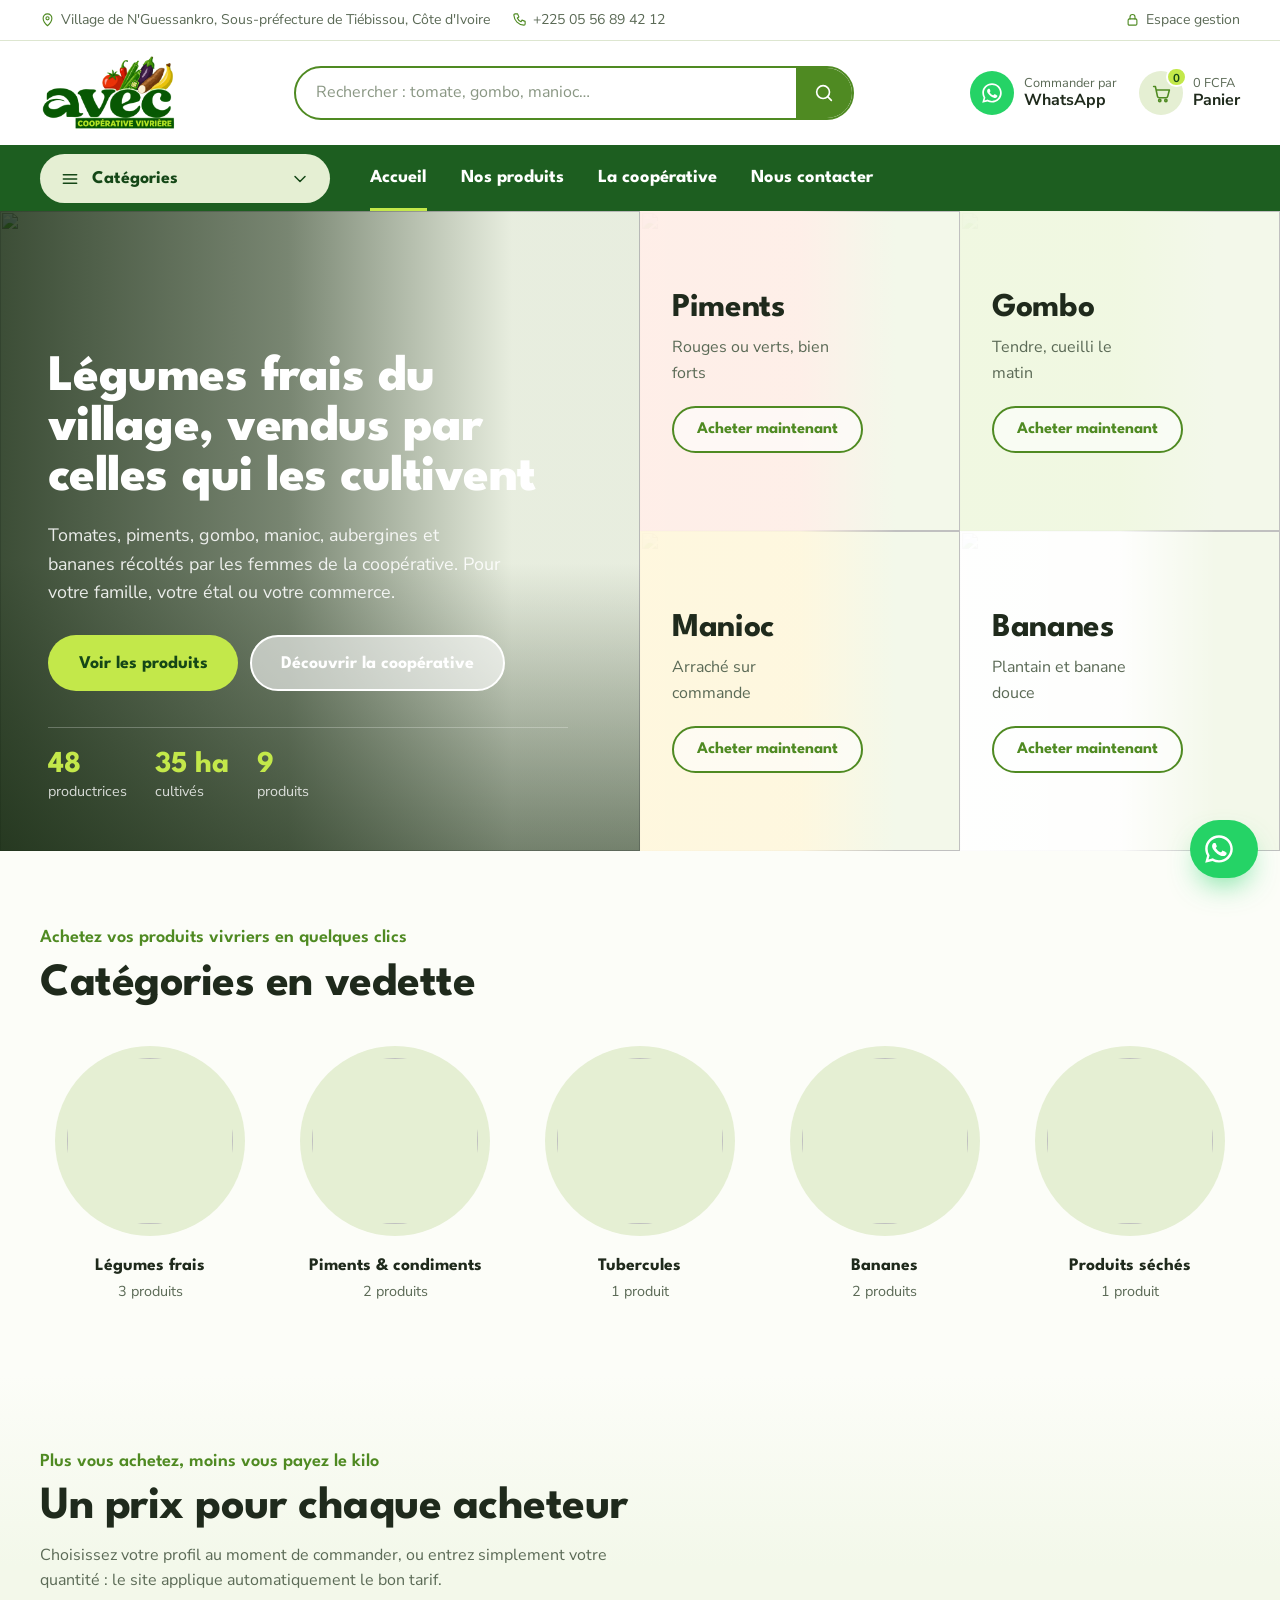
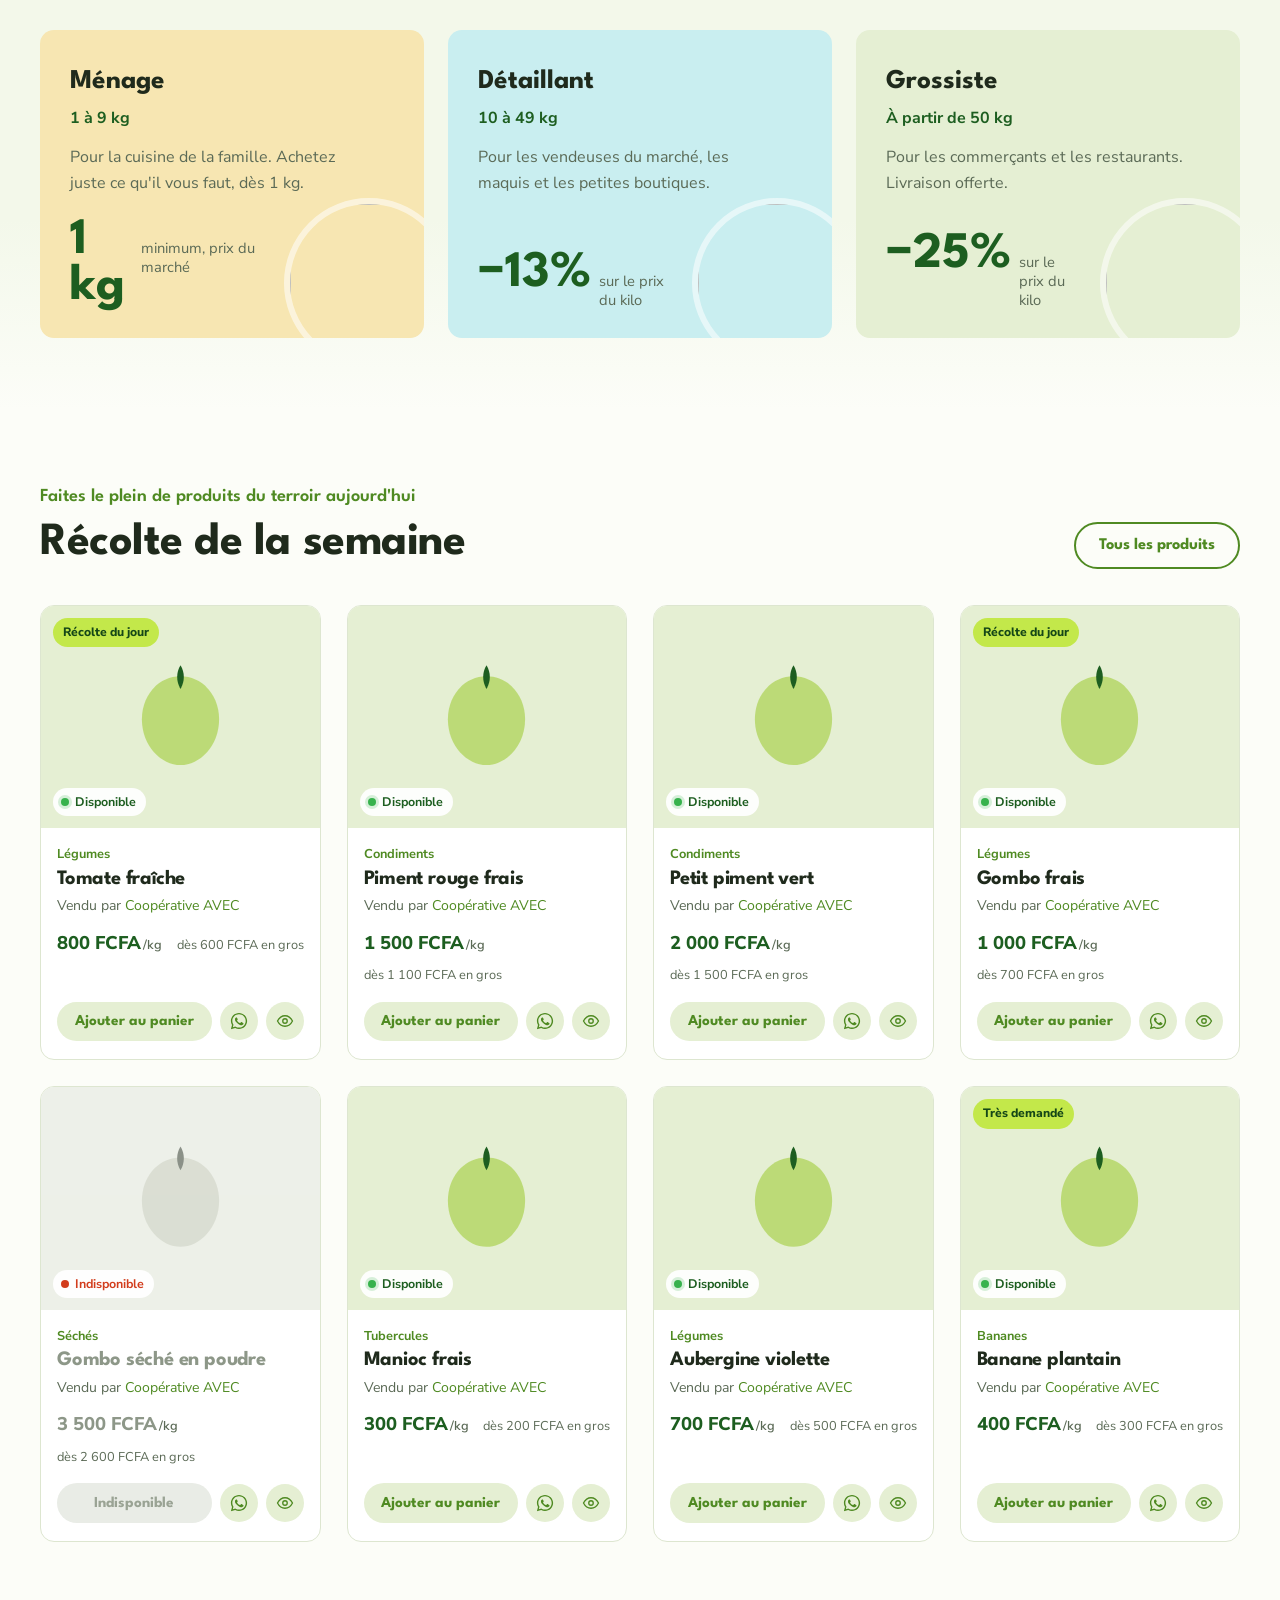
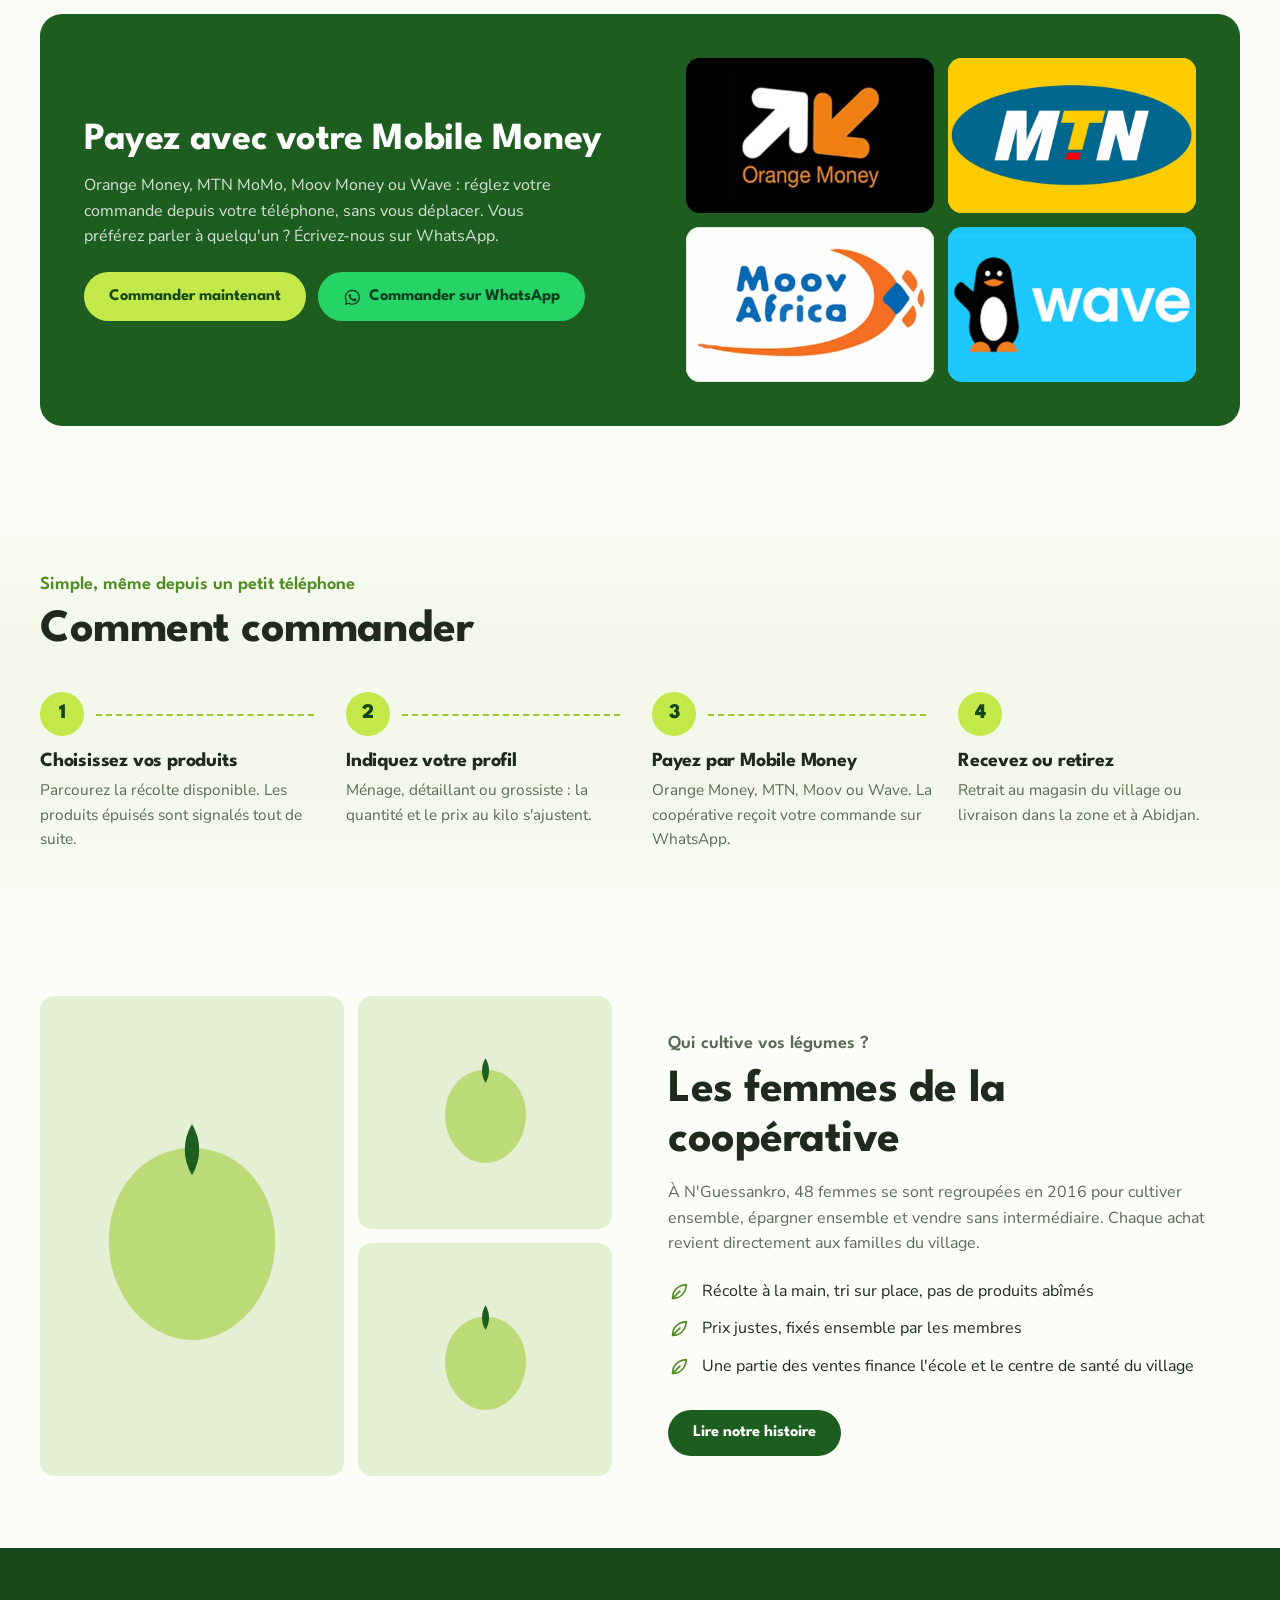
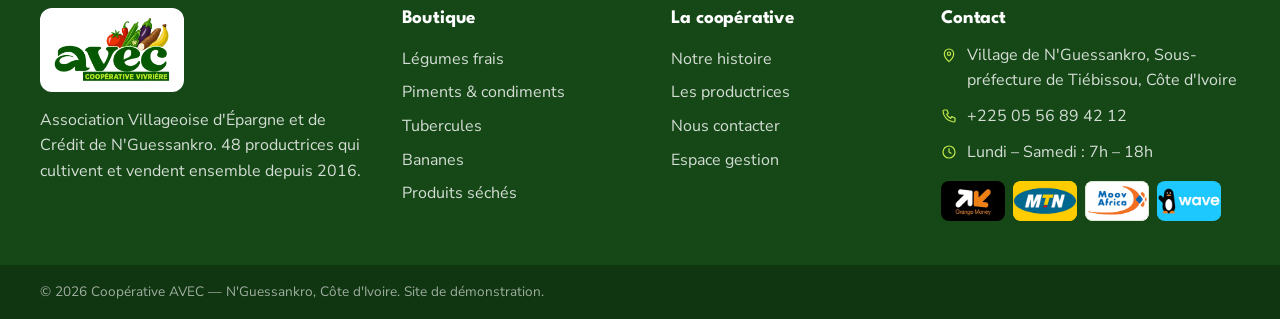
==== index.html @ 9dbce5bd "Site de vente de produits vivriers de la Coopérative AVEC Site statique (HTML, CSS, JS) : catalogue," ====
<!DOCTYPE html>
<html lang="fr">
<head>
  <meta charset="utf-8">
  <meta name="viewport" content="width=device-width, initial-scale=1">
  <title>Coopérative AVEC — Produits vivriers du village</title>
  <meta name="description" content="Tomates, piments, gombo, manioc, aubergines et bananes vendus directement par les productrices de la Coopérative AVEC. Commande en ligne, paiement Mobile Money.">
  <link rel="icon" href="assets/img/logo.png">
  <link rel="preconnect" href="https://fonts.googleapis.com">
  <link rel="preconnect" href="https://fonts.gstatic.com" crossorigin>
  <link href="https://fonts.googleapis.com/css2?family=League+Spartan:wght@500;600;700;800&family=Nunito+Sans:wght@400;600;700;800&display=swap" rel="stylesheet">
  <link rel="stylesheet" href="assets/css/style.css">
</head>
<body data-page="accueil">
  <header data-header></header>

  <main>
    <!-- ================= HERO ================= -->
    <section class="hero" aria-label="Présentation">
      <div class="tile tile--big">
        <div class="tile__bg" id="hero-bg"></div>
        <div class="tile__txt">
          <h1>Légumes frais du village, vendus par celles qui les cultivent</h1>
          <p id="hero-lead">Tomates, piments, gombo, manioc, aubergines et bananes récoltés par les femmes de la coopérative. Pour votre famille, votre étal ou votre commerce.</p>
          <div class="hero__cta">
            <a class="btn btn--lime btn--lg" href="produits.html">Voir les produits</a>
            <a class="btn btn--outline btn--lg" href="a-propos.html">Découvrir la coopérative</a>
          </div>
          <div class="hero__stats" id="hero-stats"></div>
        </div>
      </div>
      <div class="hero__grid" id="hero-tiles"></div>
    </section>

    <!-- ================= CATÉGORIES ================= -->
    <section class="section">
      <div class="wrap">
        <div class="head">
          <div>
            <p class="head__kicker">Achetez vos produits vivriers en quelques clics</p>
            <h2 class="head__title">Catégories en vedette</h2>
          </div>
        </div>
        <div class="cats" id="cats"></div>
      </div>
    </section>

    <!-- ================= TYPES DE CLIENTS ================= -->
    <section class="section section--tint">
      <div class="wrap">
        <div class="head">
          <div>
            <p class="head__kicker">Plus vous achetez, moins vous payez le kilo</p>
            <h2 class="head__title">Un prix pour chaque acheteur</h2>
            <p class="head__lead">Choisissez votre profil au moment de commander, ou entrez simplement votre quantité : le site applique automatiquement le bon tarif.</p>
          </div>
        </div>
        <div class="tiers" id="tiers"></div>
      </div>
    </section>

    <!-- ================= PRODUITS ================= -->
    <section class="section">
      <div class="wrap">
        <div class="head">
          <div>
            <p class="head__kicker">Faites le plein de produits du terroir aujourd'hui</p>
            <h2 class="head__title">Récolte de la semaine</h2>
          </div>
          <a class="btn btn--outline" href="produits.html">Tous les produits</a>
        </div>
        <div class="grid" id="produits"></div>
      </div>
    </section>

    <!-- ================= PAIEMENT ================= -->
    <section class="section" style="padding-top:0">
      <div class="wrap">
        <div class="paystrip">
          <div>
            <h2>Payez avec votre Mobile Money</h2>
            <p>Orange Money, MTN MoMo, Moov Money ou Wave : réglez votre commande depuis votre téléphone, sans vous déplacer. Vous préférez parler à quelqu'un ? Écrivez-nous sur WhatsApp.</p>
            <div style="margin-top:22px; display:flex; gap:12px; flex-wrap:wrap">
              <a class="btn btn--lime" href="produits.html">Commander maintenant</a>
              <a class="btn btn--wa" id="wa-strip" target="_blank" rel="noopener"></a>
            </div>
          </div>
          <div class="paystrip__logos" id="logos"></div>
        </div>
      </div>
    </section>

    <!-- ================= ÉTAPES ================= -->
    <section class="section section--tint">
      <div class="wrap">
        <div class="head">
          <div>
            <p class="head__kicker">Simple, même depuis un petit téléphone</p>
            <h2 class="head__title">Comment commander</h2>
          </div>
        </div>
        <ol class="steps">
          <li><h3>Choisissez vos produits</h3><p>Parcourez la récolte disponible. Les produits épuisés sont signalés tout de suite.</p></li>
          <li><h3>Indiquez votre profil</h3><p>Ménage, détaillant ou grossiste : la quantité et le prix au kilo s'ajustent.</p></li>
          <li><h3>Payez par Mobile Money</h3><p>Orange Money, MTN, Moov ou Wave. La coopérative reçoit votre commande sur WhatsApp.</p></li>
          <li><h3>Recevez ou retirez</h3><p>Retrait au magasin du village ou livraison dans la zone et à Abidjan.</p></li>
        </ol>
      </div>
    </section>

    <!-- ================= COOPÉRATIVE ================= -->
    <section class="section">
      <div class="wrap coop">
        <div class="coop__photos" id="coop-photos"></div>
        <div class="coop__txt">
          <p class="head__kicker">Qui cultive vos légumes ?</p>
          <h2 class="head__title" id="coop-title">Les femmes de la coopérative</h2>
          <p id="coop-lead"></p>
          <ul class="coop__list" id="coop-list"></ul>
          <a class="btn btn--primary" href="a-propos.html">Lire notre histoire</a>
        </div>
      </div>
    </section>
  </main>

  <footer data-footer></footer>

  <script src="assets/js/config.js"></script>
  <script src="assets/js/data.js"></script>
  <script src="assets/js/app.js"></script>
  <script>
    (function () {
      var A = window.AVEC, C = A.C, U = window.AVEC_UNSPLASH;

      document.getElementById("hero-bg").innerHTML =
        '<img src="' + U("1734255026082-82fdc81991f0", 1600) + '" alt="" fetchpriority="high">';

      document.getElementById("hero-stats").innerHTML =
        '<div><b>' + C.membres + '</b>productrices</div>' +
        '<div><b>' + C.hectares + ' ha</b>cultivés</div>' +
        '<div><b>' + window.AVEC_PRODUITS.length + '</b>produits</div>';

      var tuiles = [
        { titre: "Piments", texte: "Rouges ou verts, bien forts", cat: "condiments", photo: "1776722203818-bff2665eba64", ton: "rose" },
        { titre: "Gombo", texte: "Tendre, cueilli le matin", cat: "legumes", photo: "1558408525-1092038389ae", ton: "seve" },
        { titre: "Manioc", texte: "Arraché sur commande", cat: "tubercules", photo: "1757283961570-682154747d9c", ton: "mais" },
        { titre: "Bananes", texte: "Plantain et banane douce", cat: "bananes", photo: "1617631716600-6a454b430367", ton: "light" }
      ];
      document.getElementById("hero-tiles").innerHTML = tuiles.map(function (t) {
        return '<div class="tile tile--' + t.ton + '">' +
          '<div class="tile__bg"><img src="' + U(t.photo, 900) + '" alt=""></div>' +
          '<div class="tile__txt"><h2>' + t.titre + '</h2><p>' + t.texte + '</p>' +
          '<a class="btn btn--outline" href="produits.html?categorie=' + t.cat + '">Acheter maintenant</a></div></div>';
      }).join("");

      document.getElementById("cats").innerHTML = window.AVEC_CATEGORIES.map(function (c) {
        var n = window.AVEC_PRODUITS.filter(function (p) { return p.categorie === c.id; }).length;
        return '<a class="cat" href="produits.html?categorie=' + c.id + '">' +
          '<div class="cat__disc"><img src="' + c.photo + '" alt="" loading="lazy"></div>' +
          '<div class="cat__name">' + A.esc(c.nom) + '</div>' +
          '<div class="cat__meta">' + n + ' produit' + (n > 1 ? "s" : "") + '</div></a>';
      }).join("");

      var tomate = A.produit("tomate");
      var infosTiers = {
        menage: { txt: "Pour la cuisine de la famille. Achetez juste ce qu'il vous faut, dès 1 kg.", photo: "1582284540020-8acbe03f4924" },
        detaillant: { txt: "Pour les vendeuses du marché, les maquis et les petites boutiques.", photo: "1776722203818-bff2665eba64" },
        grossiste: { txt: "Pour les commerçants et les restaurants. Livraison offerte.", photo: "1757281096972-10fd02b0f5ea" }
      };
      document.getElementById("tiers").innerHTML = A.TYPES.map(function (t) {
        var r = A.remise(tomate, t.id);
        return '<div class="tier tier--' + t.id + '">' +
          '<div class="tier__who">' + t.nom + '</div>' +
          '<div class="tier__range">' + A.plage(t.id) + '</div>' +
          '<p class="tier__txt">' + infosTiers[t.id].txt + '</p>' +
          '<div class="tier__deal">' + (r > 0 ? '<b>−' + r + '%</b><span>sur le prix du kilo</span>' : '<b>1 kg</b><span>minimum, prix du marché</span>') + '</div>' +
          '<img src="' + U(infosTiers[t.id].photo, 400) + '" alt="" loading="lazy"></div>';
      }).join("");

      function rendreProduits() {
        document.getElementById("produits").innerHTML = window.AVEC_PRODUITS.slice(0, 8).map(A.carteProduit).join("");
      }
      rendreProduits();
      document.addEventListener("avec:dispo", rendreProduits);

      document.getElementById("logos").innerHTML = A.logosPaiement();
      var waStrip = document.getElementById("wa-strip");
      waStrip.href = A.lienWhatsApp("Bonjour " + C.nom + ", je voudrais passer une commande.");
      waStrip.innerHTML = A.I.wa + " Commander sur WhatsApp";

      var F = window.AVEC_FEMMES;
      document.getElementById("coop-photos").innerHTML = [0, 2, 1].map(function (i) {
        return A.img(F[i].photoLocale, "femmes", F[i].photo, F[i].role);
      }).join("");
      document.getElementById("coop-lead").textContent =
        "À " + C.village + ", " + C.membres + " femmes se sont regroupées en " + C.creation +
        " pour cultiver ensemble, épargner ensemble et vendre sans intermédiaire. Chaque achat revient directement aux familles du village.";
      document.getElementById("coop-list").innerHTML = [
        "Récolte à la main, tri sur place, pas de produits abîmés",
        "Prix justes, fixés ensemble par les membres",
        "Une partie des ventes finance l'école et le centre de santé du village"
      ].map(function (t) { return "<li>" + A.I.leaf + "<span>" + t + "</span></li>"; }).join("");
    })();
  </script>
</body>
</html>
---- assets/css/style.css ----
/* =========================================================================
   COOPÉRATIVE AVEC — feuille de style
   ========================================================================= */
:root {
  --foret: #1d5e20;
  --foret-fonce: #154717;
  --feuille: #4f8a22;
  --pousse: #9bcb2d;
  --pousse-vif: #c3e84a;
  --seve: #e5efd3;
  --seve-clair: #f3f8ea;
  --fond: #fcfdf8;
  --blanc: #ffffff;
  --encre: #1f2a1c;
  --gris: #5b6a56;
  --ligne: #dde6d0;
  --tomate: #d23d1d;
  --tomate-clair: #fde8e1;
  --mais: #f7e6b2;
  --manioc: #efe0cc;
  --lagune: #c9eef0;

  --titre: "League Spartan", "Trebuchet MS", system-ui, sans-serif;
  --texte: "Nunito Sans", "Segoe UI", system-ui, sans-serif;

  --r-sm: 8px;
  --r-md: 14px;
  --r-lg: 22px;
  --ombre: 0 18px 40px -24px rgba(29, 94, 32, .35);
  --wrap: 1240px;
}

*, *::before, *::after { box-sizing: border-box; }
html { scroll-behavior: smooth; scroll-padding-top: calc(var(--entete-h, 166px) + 12px); }
body {
  margin: 0;
  font-family: var(--texte);
  font-size: 16px;
  line-height: 1.6;
  color: var(--encre);
  background: var(--fond);
  -webkit-font-smoothing: antialiased;
}
img { max-width: 100%; display: block; }
a { color: inherit; }
button, input, select, textarea { font: inherit; color: inherit; }
h1, h2, h3, h4 { font-family: var(--titre); line-height: 1.1; margin: 0; letter-spacing: -.01em; }
p { margin: 0; }
svg { width: 1em; height: 1em; fill: none; stroke: currentColor; stroke-width: 1.8; stroke-linecap: round; stroke-linejoin: round; flex: none; }
.ico-wa { stroke: none; }

.sr-only { position: absolute; width: 1px; height: 1px; padding: 0; margin: -1px; overflow: hidden; clip: rect(0 0 0 0); white-space: nowrap; border: 0; }
:focus-visible { outline: 3px solid var(--pousse); outline-offset: 2px; border-radius: 6px; }

.wrap { width: 100%; max-width: var(--wrap); margin-inline: auto; padding-inline: 20px; }
.section { padding-block: 72px; }
.section--tint { background: linear-gradient(180deg, var(--fond) 0%, var(--seve-clair) 30%, var(--seve-clair) 70%, var(--fond) 100%); }

.head { display: flex; align-items: flex-end; justify-content: space-between; gap: 24px; margin-bottom: 36px; flex-wrap: wrap; }
.head__kicker { font-family: var(--titre); font-weight: 600; color: var(--feuille); font-size: 1.15rem; margin-bottom: 6px; }
.head__title { font-size: clamp(2rem, 3.6vw, 2.9rem); font-weight: 700; }
.head__lead { color: var(--gris); max-width: 60ch; margin-top: 10px; }

/* ---------- Boutons ---------- */
.btn {
  display: inline-flex; align-items: center; justify-content: center; gap: .5em;
  font-family: var(--titre); font-weight: 700; font-size: 1.02rem; line-height: 1;
  padding: .85em 1.4em .75em; border-radius: 999px; border: 2px solid transparent;
  text-decoration: none; cursor: pointer; transition: background-color .2s, color .2s, border-color .2s, transform .15s;
  white-space: nowrap;
}
.btn:active { transform: translateY(1px); }
.btn svg { font-size: 1.15em; }
.btn--primary { background: var(--foret); color: #fff; }
.btn--primary:hover { background: var(--foret-fonce); }
.btn--lime { background: var(--pousse-vif); color: var(--foret-fonce); }
.btn--lime:hover { background: var(--pousse); }
.btn--outline { border-color: var(--feuille); color: var(--feuille); background: transparent; }
.btn--outline:hover { background: var(--feuille); color: #fff; }
.btn--soft { background: var(--seve); color: var(--feuille); }
.btn--soft:hover { background: var(--feuille); color: #fff; }
.btn--wa { background: #25d366; color: #0b3d1e; }
.btn--wa:hover { background: #1fb959; }
.btn--ghost { background: transparent; color: var(--gris); padding-inline: .6em; }
.btn--ghost:hover { color: var(--tomate); }
.btn--block { width: 100%; }
.btn--lg { font-size: 1.12rem; padding: 1em 1.6em .9em; }
.btn[disabled] { background: #e9ece6; color: #9aa394; cursor: not-allowed; border-color: transparent; }

.iconbtn {
  width: 38px; height: 38px; border-radius: 50%; display: grid; place-items: center;
  background: var(--seve); color: var(--feuille); text-decoration: none; flex: none; border: 0; cursor: pointer;
  transition: background-color .2s, color .2s;
}
.iconbtn svg { font-size: 18px; }
.iconbtn:hover { background: var(--feuille); color: #fff; }

/* ---------- En-tête fixe ---------- */
header[data-header] { position: sticky; top: calc(-1 * var(--topbar-h, 41px)); z-index: 60; background: var(--blanc); }
header[data-header].is-compact { box-shadow: 0 10px 30px -18px rgba(20, 50, 15, .45); }
header[data-header].is-compact .masthead__in { min-height: 72px; }
header[data-header].is-compact .brand img { height: 54px; }
header[data-header].is-compact .navbar__in { min-height: 52px; }
header[data-header].is-compact .navbar__links a { padding-block: 13px 11px; font-size: 1.08rem; }
header[data-header].is-compact .catmenu__btn { padding-block: 8px 6px; }

/* ---------- Topbar ---------- */
.topbar { border-bottom: 1px solid var(--ligne); font-size: .88rem; color: var(--gris); background: var(--blanc); }
.topbar__in { display: flex; align-items: center; gap: 22px; min-height: 40px; flex-wrap: wrap; }
.topbar__item { display: inline-flex; align-items: center; gap: 6px; text-decoration: none; }
.topbar__item svg { font-size: 15px; color: var(--feuille); }
a.topbar__item:hover, .topbar__item a:hover { color: var(--foret); }
.topbar__item a { text-decoration: none; }
.topbar__spacer { flex: 1; }

/* ---------- Masthead ---------- */
.masthead { background: var(--blanc); }
.masthead__in { display: flex; align-items: center; gap: 32px; min-height: 104px; }
.brand img { height: 78px; width: auto; }
.search { flex: 1; max-width: 560px; margin-inline: auto; display: flex; border: 2px solid var(--feuille); border-radius: 999px; overflow: hidden; background: #fff; }
.search input { flex: 1; border: 0; padding: 12px 20px; outline: none; min-width: 0; background: transparent; }
.search input::placeholder { color: #8a9784; }
.search button { border: 0; background: var(--feuille); color: #fff; width: 56px; display: grid; place-items: center; cursor: pointer; }
.search button svg { font-size: 22px; }
.search button:hover { background: var(--foret); }
.search:focus-within { box-shadow: 0 0 0 4px rgba(155, 203, 45, .3); }
.masthead__actions { display: flex; align-items: center; gap: 22px; }
.action { display: flex; align-items: center; gap: 10px; text-decoration: none; }
.action__ico { position: relative; width: 44px; height: 44px; border-radius: 50%; background: var(--seve); color: var(--feuille); display: grid; place-items: center; }
.action__ico svg { font-size: 21px; }
.action--wa .action__ico { background: #25d366; color: #fff; }
.action--wa .action__ico svg { font-size: 24px; }
.action__txt { display: flex; flex-direction: column; line-height: 1.15; font-weight: 700; }
.action__txt small { font-weight: 400; color: var(--gris); font-size: .8rem; }
.count { position: absolute; top: -4px; right: -4px; min-width: 20px; height: 20px; padding-inline: 5px; border-radius: 999px; background: var(--pousse-vif); color: var(--foret-fonce); font-size: .72rem; display: grid; place-items: center; border: 2px solid #fff; }
.burger { display: none; width: 44px; height: 44px; border-radius: 50%; border: 0; background: var(--foret); color: #fff; cursor: pointer; place-items: center; }
.burger svg { font-size: 22px; }

/* ---------- Navbar ---------- */
.navbar { background: var(--foret); }
.navbar__in { display: flex; align-items: center; gap: 40px; min-height: 62px; }
.catmenu { position: relative; }
.catmenu__btn {
  display: flex; align-items: center; gap: 12px; width: 290px; padding: 11px 20px 9px;
  border: 0; border-radius: 999px; background: var(--seve); color: var(--foret-fonce);
  font-family: var(--titre); font-weight: 700; font-size: 1.12rem; cursor: pointer;
}
.catmenu__btn svg { font-size: 20px; }
.catmenu__btn .chev { margin-left: auto; transition: transform .2s; }
.catmenu__btn[aria-expanded="true"] .chev { transform: rotate(180deg); }
.catmenu__list {
  position: absolute; top: calc(100% + 8px); left: 0; width: 290px; background: #fff; border-radius: var(--r-md);
  box-shadow: 0 20px 50px -20px rgba(0,0,0,.35); padding: 8px; display: grid; z-index: 50;
}
.catmenu__list[hidden] { display: none; }
.catmenu__list a { padding: 10px 14px; border-radius: var(--r-sm); text-decoration: none; font-weight: 600; }
.catmenu__list a:hover { background: var(--seve); color: var(--foret); }
.navbar__links { display: flex; gap: 34px; }
.navbar__links a { color: #fff; text-decoration: none; font-family: var(--titre); font-weight: 700; font-size: 1.15rem; padding-block: 18px 16px; border-bottom: 3px solid transparent; }
.navbar__links a:hover { color: var(--pousse-vif); }
.navbar__links a[aria-current="page"] { border-bottom-color: var(--pousse-vif); }

/* ---------- Bandeau de page (fil d'Ariane) ---------- */
.crumbs { background: var(--seve); }
.crumbs__in { display: flex; align-items: center; justify-content: space-between; gap: 16px; min-height: 52px; font-size: .95rem; flex-wrap: wrap; padding-block: 8px; }
.crumbs ol { list-style: none; margin: 0; padding: 0; display: flex; gap: 8px; flex-wrap: wrap; }
.crumbs li + li::before { content: "/"; margin-right: 8px; color: var(--gris); }
.crumbs a { text-decoration: none; }
.crumbs a:hover { color: var(--foret); }
.crumbs [aria-current] { color: var(--feuille); }
.crumbs__title { font-family: var(--titre); font-weight: 700; font-size: 1.05rem; }

/* ---------- Hero (mosaïque) ---------- */
.hero { display: grid; grid-template-columns: 1fr 1fr; background: var(--seve-clair); }
.hero__grid { display: grid; grid-template-columns: 1fr 1fr; }
.tile { position: relative; overflow: hidden; display: flex; align-items: center; min-height: 320px; padding: 36px 32px; isolation: isolate; }
.tile__bg { position: absolute; inset: 0; z-index: -2; }
.tile__bg img { width: 100%; height: 100%; object-fit: cover; }
.tile::before { content: ""; position: absolute; inset: 0; z-index: -1; }
.tile__txt { max-width: 62%; }
.tile h2 { font-size: clamp(1.8rem, 2.6vw, 2.4rem); font-weight: 700; margin-bottom: 8px; }
.tile p { color: var(--gris); margin-bottom: 20px; }
.tile--big { min-height: 640px; padding: 48px 48px; align-items: flex-end; }
.tile--big::before { background: linear-gradient(90deg, rgba(20,40,15,.82) 0%, rgba(20,40,15,.55) 45%, rgba(20,40,15,.05) 80%), linear-gradient(0deg, rgba(20,40,15,.55) 0%, transparent 45%); }
.tile--big .tile__txt { max-width: 520px; color: #fff; }
.tile--big h1 { font-size: clamp(2.4rem, 4vw, 3.5rem); font-weight: 800; line-height: .98; margin-bottom: 18px; }
.tile--big p { color: rgba(255,255,255,.88); font-size: 1.12rem; margin-bottom: 28px; max-width: 42ch; }
.tile--big .hero__cta { display: flex; gap: 12px; flex-wrap: wrap; }
.tile--big .btn--outline { border-color: #fff; color: #fff; }
.tile--big .btn--outline:hover { background: #fff; color: var(--foret); }
.hero__stats { display: flex; gap: 28px; margin-top: 36px; padding-top: 22px; border-top: 1px solid rgba(255,255,255,.25); flex-wrap: wrap; }
.hero__stats div { display: flex; flex-direction: column; font-size: .9rem; color: rgba(255,255,255,.8); }
.hero__stats b { font-family: var(--titre); font-size: 1.9rem; color: var(--pousse-vif); line-height: 1; }
.tile--light::before { background: linear-gradient(90deg, rgba(255,255,255,.96) 0%, rgba(255,255,255,.9) 50%, rgba(255,255,255,0) 80%); }
.tile--mais::before { background: linear-gradient(90deg, rgba(255,247,222,.97) 0%, rgba(255,247,222,.9) 50%, rgba(255,247,222,0) 80%); }
.tile--seve::before { background: linear-gradient(90deg, rgba(240,248,225,.97) 0%, rgba(240,248,225,.9) 50%, rgba(240,248,225,0) 80%); }
.tile--rose::before { background: linear-gradient(90deg, rgba(255,238,232,.97) 0%, rgba(255,238,232,.9) 50%, rgba(255,238,232,0) 80%); }
.tile .btn--outline { background: rgba(255,255,255,.6); }
.tile .btn--outline:hover { background: var(--feuille); }

/* ---------- Catégories en vedette ---------- */
.cats { display: grid; grid-template-columns: repeat(5, 1fr); gap: 24px; }
.cat { text-align: center; text-decoration: none; }
.cat__disc { aspect-ratio: 1; max-width: 190px; margin: 0 auto 16px; border-radius: 50%; background: var(--seve); padding: 12px; transition: background-color .25s; }
.cat__disc img { width: 100%; height: 100%; object-fit: cover; border-radius: 50%; transition: transform .35s; }
.cat:hover .cat__disc { background: var(--pousse); }
.cat:hover .cat__disc img { transform: scale(.94); }
.cat__name { font-family: var(--titre); font-weight: 700; font-size: 1.1rem; }
.cat__meta { color: var(--gris); font-size: .9rem; }

/* ---------- Types de clients (offres) ---------- */
.tiers { display: grid; grid-template-columns: repeat(3, 1fr); gap: 24px; }
.tier { border-radius: var(--r-md); padding: 30px 30px 28px; position: relative; overflow: hidden; display: flex; flex-direction: column; min-height: 290px; }
.tier--menage { background: var(--mais); }
.tier--detaillant { background: var(--lagune); }
.tier--grossiste { background: var(--seve); }
.tier__who { font-family: var(--titre); font-size: 1.7rem; font-weight: 700; }
.tier__range { font-weight: 700; color: var(--foret); margin-top: 2px; }
.tier__txt { color: var(--gris); margin-top: 14px; max-width: 30ch; }
.tier__deal { margin-top: auto; padding-top: 22px; display: flex; align-items: baseline; gap: 8px; max-width: calc(100% - 130px); position: relative; z-index: 1; }
.tier__deal b { font-family: var(--titre); font-size: 3.2rem; line-height: .9; color: var(--foret); }
.tier__deal span { color: var(--gris); font-size: .92rem; max-width: 18ch; line-height: 1.3; }
.tier img { position: absolute; right: -30px; bottom: -30px; width: 170px; height: 170px; border-radius: 50%; object-fit: cover; border: 6px solid rgba(255,255,255,.55); }

/* ---------- Grille produits ---------- */
.grid { display: grid; grid-template-columns: repeat(4, 1fr); gap: 26px; }
.grid--3 { grid-template-columns: repeat(3, 1fr); }
.pcard { background: #fff; border: 1px solid var(--ligne); border-radius: var(--r-md); overflow: hidden; display: flex; flex-direction: column; transition: border-color .2s, box-shadow .2s; }
.pcard:hover { border-color: var(--feuille); box-shadow: var(--ombre); }
.pcard__media { position: relative; display: block; aspect-ratio: 4 / 3.2; background: var(--seve-clair); overflow: hidden; }
.pcard__media img { width: 100%; height: 100%; object-fit: cover; transition: transform .5s; }
.pcard:hover .pcard__media img { transform: scale(1.04); }
.pcard__badge { position: absolute; top: 12px; left: 12px; background: var(--pousse-vif); color: var(--foret-fonce); font-weight: 800; font-size: .76rem; padding: 5px 10px; border-radius: 999px; }
.dispo { position: absolute; bottom: 12px; left: 12px; display: inline-flex; align-items: center; gap: 6px; font-size: .78rem; font-weight: 700; padding: 4px 10px 4px 8px; border-radius: 999px; background: rgba(255,255,255,.94); }
.dispo::before { content: ""; width: 8px; height: 8px; border-radius: 50%; }
.dispo--on { color: var(--foret); }
.dispo--on::before { background: #37b24d; box-shadow: 0 0 0 3px rgba(55,178,77,.2); }
.dispo--off { color: var(--tomate); }
.dispo--off::before { background: var(--tomate); }
.pcard__body { padding: 16px 16px 18px; display: flex; flex-direction: column; gap: 4px; flex: 1; }
.pcard__cat { font-size: .8rem; color: var(--feuille); font-weight: 700; }
.pcard__title { font-size: 1.28rem; font-weight: 700; }
.pcard__title a { text-decoration: none; }
.pcard__title a:hover { color: var(--foret); }
.pcard__seller { font-size: .88rem; color: var(--gris); }
.pcard__seller span { color: var(--feuille); }
.pcard__prices { display: flex; align-items: baseline; justify-content: space-between; gap: 8px; margin: 6px 0 12px; flex-wrap: wrap; }
.pcard__price { font-weight: 800; color: var(--foret); font-size: 1.15rem; }
.pcard__price small { font-weight: 600; color: var(--gris); font-size: .8rem; margin-left: 2px; }
.pcard__gros { font-size: .8rem; color: var(--gris); }
.pcard__actions { display: flex; gap: 8px; align-items: center; margin-top: auto; }
.pcard__actions .btn { flex: 1; font-size: .95rem; padding: .7em .8em .62em; }
.pcard__actions .iconbtn .ico-wa { font-size: 20px; }
.pcard.is-off .pcard__media img { filter: grayscale(.9); opacity: .6; }
.pcard.is-off .pcard__title, .pcard.is-off .pcard__price { color: #8d9788; }

/* ---------- Bande paiement ---------- */
.paystrip { background: var(--foret); color: #fff; border-radius: var(--r-lg); padding: 44px; display: grid; grid-template-columns: 1.1fr 1fr; gap: 40px; align-items: center; }
.paystrip h2 { font-size: clamp(1.8rem, 3vw, 2.4rem); margin-bottom: 12px; }
.paystrip p { color: rgba(255,255,255,.82); max-width: 48ch; }
.paystrip__logos { display: grid; grid-template-columns: repeat(2, 1fr); gap: 14px; }
.paystrip__logos .mm { aspect-ratio: 16 / 10; border-radius: var(--r-md); }
/* Logos Mobile Money : chaque logo sur la couleur de fond de sa marque */
.mm { position: relative; display: block; overflow: hidden; border-radius: 8px; flex: none; }
.mm img { position: absolute; inset: 0; width: 100%; height: 100%; max-width: none; object-fit: contain; display: block; }
.mm--orange { background: #000; }
.mm--orange img { padding: 4%; }
.mm--mtn { background: #ffcc00; }
.mm--mtn img { object-fit: cover; transform: scale(1.08); }
.mm--moov { background: #fff; box-shadow: inset 0 0 0 1px var(--ligne); }
.mm--moov img { padding: 3%; }
.mm--wave { background: #1dc8ff; }

/* ---------- Étapes ---------- */
.steps { display: grid; grid-template-columns: repeat(4, 1fr); gap: 24px; counter-reset: etape; list-style: none; padding: 0; margin: 0; }
.steps li { counter-increment: etape; position: relative; padding-top: 58px; }
.steps li::before { content: counter(etape); position: absolute; top: 0; left: 0; width: 44px; height: 44px; border-radius: 50%; background: var(--pousse-vif); color: var(--foret-fonce); font-family: var(--titre); font-weight: 800; font-size: 1.3rem; display: grid; place-items: center; }
.steps li::after { content: ""; position: absolute; top: 22px; left: 56px; right: 8px; border-top: 2px dashed var(--pousse); }
.steps li:last-child::after { display: none; }
.steps h3 { font-size: 1.25rem; margin-bottom: 6px; }
.steps p { color: var(--gris); font-size: .96rem; }

/* ---------- Bloc coopérative (accueil) ---------- */
.coop { display: grid; grid-template-columns: 1fr 1fr; gap: 56px; align-items: center; }
.coop__photos { display: grid; grid-template-columns: 1.2fr 1fr; grid-template-rows: repeat(2, minmax(0, 1fr)); gap: 14px; height: 480px; }
.coop__photos img { width: 100%; height: 100%; min-height: 0; object-fit: cover; border-radius: var(--r-md); }
.coop__photos img:first-child { grid-row: span 2; }
.coop__txt p { color: var(--gris); margin-top: 14px; }
.coop__list { list-style: none; padding: 0; margin: 22px 0 30px; display: grid; gap: 12px; }
.coop__list li { display: flex; gap: 12px; align-items: flex-start; }
.coop__list svg { font-size: 22px; color: var(--feuille); margin-top: 2px; }

/* ---------- Catalogue ---------- */
.shop { display: grid; grid-template-columns: 260px 1fr; gap: 36px; align-items: start; }
.filters { position: sticky; top: calc(var(--entete-h, 166px) + 16px); background: #fff; border: 1px solid var(--ligne); border-radius: var(--r-md); padding: 22px; display: grid; gap: 24px; }
.filters h2 { font-size: 1.15rem; margin-bottom: 10px; }
.chips { display: flex; flex-direction: column; gap: 6px; }
.chip { display: flex; justify-content: space-between; align-items: center; padding: 9px 12px; border-radius: var(--r-sm); border: 0; background: transparent; cursor: pointer; text-align: left; font-weight: 600; }
.chip span { color: var(--gris); font-weight: 400; font-size: .88rem; }
.chip:hover { background: var(--seve-clair); }
.chip[aria-pressed="true"] { background: var(--seve); color: var(--foret); }
.toggle { display: flex; align-items: center; gap: 10px; cursor: pointer; font-weight: 600; }
.toggle input { appearance: none; width: 42px; height: 24px; border-radius: 999px; background: #cfd6c8; position: relative; cursor: pointer; transition: background-color .2s; flex: none; margin: 0; }
.toggle input::after { content: ""; position: absolute; top: 3px; left: 3px; width: 18px; height: 18px; border-radius: 50%; background: #fff; transition: transform .2s; box-shadow: 0 1px 3px rgba(0,0,0,.25); }
.toggle input:checked { background: var(--feuille); }
.toggle input:checked::after { transform: translateX(18px); }
.toolbar { display: flex; justify-content: space-between; align-items: center; gap: 16px; margin-bottom: 22px; flex-wrap: wrap; }
.toolbar__count { color: var(--gris); }
.select { padding: 10px 38px 10px 14px; border: 1px solid var(--ligne); border-radius: var(--r-sm); background: #fff url("data:image/svg+xml;utf8,<svg xmlns='http://www.w3.org/2000/svg' viewBox='0 0 24 24' fill='none' stroke='%235b6a56' stroke-width='2'><path d='m6 9 6 6 6-6'/></svg>") no-repeat right 12px center / 16px; appearance: none; cursor: pointer; }
.empty { text-align: center; padding: 60px 20px; background: #fff; border: 1px dashed var(--ligne); border-radius: var(--r-md); }
.empty h2 { font-size: 1.5rem; margin-bottom: 8px; }
.empty p { color: var(--gris); margin-bottom: 20px; }

/* ---------- Fiche produit ---------- */
.pdp { display: grid; grid-template-columns: 1fr 1fr; gap: 56px; align-items: start; }
.pdp__media { position: sticky; top: calc(var(--entete-h, 166px) + 16px); border-radius: var(--r-lg); overflow: hidden; background: var(--seve-clair); aspect-ratio: 1; }
.pdp__media img { width: 100%; height: 100%; object-fit: cover; }
.pdp__media .dispo { top: 18px; bottom: auto; left: 18px; font-size: .9rem; padding: 6px 14px 6px 10px; }
.pdp__cat { color: var(--feuille); font-weight: 700; text-decoration: none; }
.pdp h1 { font-size: clamp(2.2rem, 4vw, 3.2rem); margin: 6px 0 12px; }
.pdp__lead { color: var(--gris); font-size: 1.1rem; max-width: 52ch; }
.pricetable { width: 100%; border-collapse: separate; border-spacing: 0; margin: 26px 0; border: 1px solid var(--ligne); border-radius: var(--r-md); overflow: hidden; background: #fff; }
.pricetable th, .pricetable td { padding: 12px 16px; text-align: left; border-bottom: 1px solid var(--ligne); }
.pricetable tr:last-child td { border-bottom: 0; }
.pricetable th { background: var(--seve-clair); font-size: .85rem; color: var(--gris); font-weight: 700; }
.pricetable td:last-child, .pricetable th:last-child { text-align: right; }
.pricetable tr.is-active td { background: var(--seve); font-weight: 700; }
.pricetable tr.is-active td:first-child { box-shadow: inset 4px 0 0 var(--feuille); }
.pricetable .save { color: var(--tomate); font-size: .82rem; font-weight: 700; margin-left: 6px; }
.buybox { background: #fff; border: 1px solid var(--ligne); border-radius: var(--r-lg); padding: 24px; display: grid; gap: 18px; }
.buybox__label { font-weight: 700; }
.buybox__total { display: flex; justify-content: space-between; align-items: baseline; gap: 12px; flex-wrap: wrap; padding-top: 16px; border-top: 1px dashed var(--ligne); }
.buybox__total strong { font-family: var(--titre); font-size: 2.1rem; color: var(--foret); line-height: 1; }
.buybox__total small { color: var(--gris); display: block; }
.buybox__cta { display: grid; grid-template-columns: 1fr 1fr; gap: 10px; }
.offnote { background: var(--tomate-clair); color: #8a2410; border-radius: var(--r-md); padding: 14px 16px; font-weight: 600; }
.facts { display: grid; gap: 14px; margin-top: 28px; }
.facts div { display: grid; grid-template-columns: 140px 1fr; gap: 12px; padding-bottom: 14px; border-bottom: 1px solid var(--ligne); }
.facts dt { font-weight: 700; }
.facts dd { margin: 0; color: var(--gris); }

/* ---------- Sélecteur type de client ---------- */
.picker { display: grid; gap: 14px; }
.seg { --i: 0; position: relative; display: grid; grid-template-columns: repeat(3, 1fr); background: var(--seve-clair); border: 1px solid var(--ligne); border-radius: 999px; padding: 4px; isolation: isolate; }
.seg__opt { position: relative; cursor: pointer; text-align: center; }
.seg__opt input { position: absolute; opacity: 0; inset: 0; cursor: pointer; margin: 0; }
.seg__opt span { display: flex; flex-direction: column; padding: 9px 6px 7px; border-radius: 999px; line-height: 1.15; transition: color .25s; }
.seg__opt b { font-family: var(--titre); font-size: 1.05rem; }
.seg__opt small { font-size: .74rem; color: var(--gris); transition: color .25s; }
.seg__opt input:checked + span { color: #fff; }
.seg__opt input:checked + span small { color: rgba(255,255,255,.8); }
.seg__opt input:focus-visible + span { outline: 3px solid var(--pousse); outline-offset: 1px; }
.seg__thumb { position: absolute; z-index: -1; top: 4px; bottom: 4px; left: 4px; width: calc((100% - 8px) / 3); border-radius: 999px; background: var(--foret); transform: translateX(calc(var(--i) * 100%)); transition: transform .35s cubic-bezier(.3,1.3,.5,1), background-color .3s; }
.seg[data-type="detaillant"] .seg__thumb { background: #1f7a8c; }
.seg[data-type="grossiste"] .seg__thumb { background: #8a5a16; }
.qty { display: inline-flex; align-items: center; border: 1px solid var(--ligne); border-radius: 999px; background: #fff; width: max-content; padding: 4px; }
.qty__btn { width: 38px; height: 38px; border-radius: 50%; border: 0; background: var(--seve); color: var(--foret); display: grid; place-items: center; cursor: pointer; }
.qty__btn:hover { background: var(--feuille); color: #fff; }
.qty__input { width: 72px; border: 0; text-align: center; font-weight: 800; font-size: 1.15rem; outline: none; background: transparent; -moz-appearance: textfield; }
.qty__input::-webkit-outer-spin-button, .qty__input::-webkit-inner-spin-button { -webkit-appearance: none; margin: 0; }
.qty__unit { color: var(--gris); margin-right: 8px; font-weight: 600; }
.picker--compact .seg__opt span { padding: 7px 4px 5px; }
.picker--compact .seg__opt b { font-size: .88rem; }
.picker--compact .qty__btn { width: 32px; height: 32px; }
.picker--compact .qty__input { width: 56px; font-size: 1rem; }

.typebadge { display: inline-flex; align-items: center; gap: 6px; font-weight: 800; font-size: .8rem; padding: 4px 10px; border-radius: 999px; }
.typebadge--menage { background: var(--mais); color: #6b4d00; }
.typebadge--detaillant { background: var(--lagune); color: #13535e; }
.typebadge--grossiste { background: #f1dfc0; color: #6b420c; }

/* ---------- Panier ---------- */
.cartlayout { display: grid; grid-template-columns: 1fr 380px; gap: 32px; align-items: start; }
.cartlist { display: grid; gap: 16px; }
.cline { display: grid; grid-template-columns: 110px 1fr auto; gap: 20px; align-items: center; background: #fff; border: 1px solid var(--ligne); border-radius: var(--r-md); padding: 16px; }
.cline__img { width: 110px; height: 110px; border-radius: var(--r-sm); overflow: hidden; background: var(--seve-clair); }
.cline__img img { width: 100%; height: 100%; object-fit: cover; }
.cline__info { display: grid; gap: 10px; min-width: 0; }
.cline__top { display: flex; align-items: center; gap: 10px; flex-wrap: wrap; }
.cline__name { font-size: 1.25rem; text-decoration: none; font-family: var(--titre); font-weight: 700; }
.cline__unit { color: var(--gris); font-size: .9rem; }
.cline__right { text-align: right; display: grid; gap: 6px; justify-items: end; }
.cline__total { font-family: var(--titre); font-weight: 700; font-size: 1.35rem; color: var(--foret); }
.cline__save { font-size: .82rem; color: var(--tomate); font-weight: 700; }
.cline.is-off { opacity: .7; }
.cline .picker { grid-template-columns: minmax(0, 330px) auto; align-items: center; }

.summary { position: sticky; top: calc(var(--entete-h, 166px) + 16px); background: #fff; border: 1px solid var(--ligne); border-radius: var(--r-lg); padding: 24px; display: grid; gap: 14px; }
.summary h2 { font-size: 1.5rem; }
.summary__row { display: flex; justify-content: space-between; gap: 12px; }
.summary__row span:first-child { color: var(--gris); }
.summary__row--save span:last-child { color: var(--tomate); font-weight: 700; }
.summary__total { display: flex; justify-content: space-between; align-items: baseline; padding-top: 14px; border-top: 1px dashed var(--ligne); }
.summary__total strong { font-family: var(--titre); font-size: 1.9rem; color: var(--foret); }
.summary__profile { background: var(--seve-clair); border-radius: var(--r-md); padding: 14px; display: grid; gap: 4px; font-size: .92rem; }
.summary__items { display: grid; gap: 10px; max-height: 280px; overflow: auto; padding-right: 4px; }
.summary__item { display: grid; grid-template-columns: 48px 1fr auto; gap: 10px; align-items: center; font-size: .92rem; }
.summary__item img { width: 48px; height: 48px; border-radius: 8px; object-fit: cover; }
.summary__item small { color: var(--gris); display: block; }

/* ---------- Commande ---------- */
.checkout { display: grid; grid-template-columns: 1fr 400px; gap: 32px; align-items: start; }
.panel { background: #fff; border: 1px solid var(--ligne); border-radius: var(--r-lg); padding: 28px; }
.panel + .panel { margin-top: 20px; }
.panel__head { display: flex; align-items: center; gap: 14px; margin-bottom: 20px; }
.panel__num { width: 36px; height: 36px; border-radius: 50%; background: var(--foret); color: #fff; font-family: var(--titre); font-weight: 800; display: grid; place-items: center; flex: none; }
.panel__head h2 { font-size: 1.45rem; }
.fields { display: grid; grid-template-columns: 1fr 1fr; gap: 16px; }
.field { display: grid; gap: 6px; }
.field--full { grid-column: 1 / -1; }
.field label { font-weight: 700; font-size: .92rem; }
.field input, .field textarea, .field select { width: 100%; padding: 12px 14px; border: 1px solid #cdd8c1; border-radius: var(--r-sm); background: #fff; outline: none; transition: border-color .2s, box-shadow .2s; }
.field input:focus, .field textarea:focus, .field select:focus { border-color: var(--feuille); box-shadow: 0 0 0 3px rgba(155,203,45,.3); }
.field .hint { font-size: .82rem; color: var(--gris); }
.field.has-error input { border-color: var(--tomate); }
.field .err { font-size: .82rem; color: var(--tomate); font-weight: 700; }
.options { display: grid; gap: 10px; }
.option { position: relative; display: flex; align-items: center; gap: 14px; border: 2px solid var(--ligne); border-radius: var(--r-md); padding: 14px 16px; cursor: pointer; transition: border-color .2s, background-color .2s; }
.option input { accent-color: var(--foret); width: 18px; height: 18px; margin: 0; flex: none; }
.option:hover { border-color: var(--pousse); }
.option:has(input:checked) { border-color: var(--foret); background: var(--seve-clair); }
.option__txt { flex: 1; display: grid; }
.option__txt small { color: var(--gris); }
.option__price { font-weight: 800; color: var(--foret); white-space: nowrap; }
.payopts { display: grid; grid-template-columns: repeat(2, 1fr); gap: 12px; }
.payopt .mm { width: 76px; height: 50px; }
.payopt .option__txt b { font-family: var(--titre); font-size: 1.1rem; }
.tag { display: inline-block; font-size: .72rem; font-weight: 800; padding: 2px 8px; border-radius: 999px; background: var(--seve); color: var(--foret); margin-left: 4px; vertical-align: middle; }
.tag--live { background: #d9f5ff; color: #06607d; }

/* ---------- Modale paiement ---------- */
.modal { position: fixed; inset: 0; z-index: 100; display: grid; place-items: center; padding: 16px; background: rgba(15, 30, 12, .6); backdrop-filter: blur(3px); }
.modal[hidden] { display: none; }
.modal__box { width: 100%; max-width: 420px; background: #fff; border-radius: 24px; overflow: hidden; box-shadow: 0 40px 80px -30px rgba(0,0,0,.5); animation: pop .3s cubic-bezier(.3,1.3,.5,1); }
@keyframes pop { from { transform: translateY(16px) scale(.97); opacity: 0; } }
.modal__head { padding: 22px 24px; display: flex; align-items: center; gap: 14px; color: #fff; }
.modal__head .mm { width: 76px; height: 50px; border: 2px solid rgba(255,255,255,.7); }
.modal__head h2 { font-size: 1.3rem; }
.modal__head small { opacity: .85; display: block; }
.modal__close { margin-left: auto; width: 36px; height: 36px; border-radius: 50%; border: 0; background: rgba(255,255,255,.2); color: inherit; cursor: pointer; display: grid; place-items: center; }
.modal__close svg { font-size: 20px; }
.modal__body { padding: 24px; display: grid; gap: 16px; }
.modal__amount { text-align: center; padding: 18px; background: var(--seve-clair); border-radius: var(--r-md); }
.modal__amount small { color: var(--gris); display: block; }
.modal__amount strong { font-family: var(--titre); font-size: 2.2rem; color: var(--encre); }
.modal__merchant { text-align: center; font-size: .9rem; color: var(--gris); }
.modal__note { font-size: .82rem; color: var(--gris); text-align: center; }
.theme-orange .modal__head { background: #111; color: #ff7900; }
.theme-mtn .modal__head { background: #ffcb05; color: #00365d; }
.theme-moov .modal__head { background: #0059a8; }
.theme-wave .modal__head { background: #1dc8ff; }
.theme-orange .btn--pay { background: #ff7900; color: #111; }
.theme-mtn .btn--pay { background: #00365d; color: #ffcb05; }
.theme-moov .btn--pay { background: #f58220; color: #fff; }
.theme-wave .btn--pay { background: #1dc8ff; color: #fff; }
.btn--pay:hover { filter: brightness(.95); }
.ussd { background: #10150e; color: #d4f59b; border-radius: var(--r-md); padding: 18px; font-family: ui-monospace, Consolas, monospace; font-size: .92rem; line-height: 1.5; }
.ussd b { color: #fff; }
.pin { display: flex; justify-content: center; gap: 10px; }
.pin input { width: 52px; height: 60px; text-align: center; font-size: 1.6rem; font-weight: 800; border: 2px solid var(--ligne); border-radius: var(--r-sm); outline: none; -webkit-text-security: disc; }
.pin input:focus { border-color: var(--foret); }
.spinner { width: 56px; height: 56px; margin: 8px auto; border-radius: 50%; border: 5px solid var(--seve); border-top-color: var(--foret); animation: spin .9s linear infinite; }
@keyframes spin { to { transform: rotate(360deg); } }
.okmark { width: 76px; height: 76px; margin: 4px auto; border-radius: 50%; background: #37b24d; color: #fff; display: grid; place-items: center; animation: pop .4s cubic-bezier(.3,1.5,.5,1); }
.okmark svg { font-size: 42px; stroke-width: 2.6; }
.center { text-align: center; }
.muted { color: var(--gris); }

/* ---------- Confirmation ---------- */
.receipt { max-width: 760px; margin-inline: auto; background: #fff; border: 1px solid var(--ligne); border-radius: var(--r-lg); overflow: hidden; }
.receipt__head { background: var(--foret); color: #fff; padding: 36px; text-align: center; }
.receipt__head .okmark { background: var(--pousse-vif); color: var(--foret-fonce); }
.receipt__head h1 { font-size: clamp(1.9rem, 4vw, 2.6rem); margin-top: 12px; }
.receipt__head p { color: rgba(255,255,255,.85); margin-top: 6px; }
.receipt__body { padding: 30px 36px; display: grid; gap: 24px; }
.receipt__meta { display: grid; grid-template-columns: repeat(3, 1fr); gap: 16px; }
.receipt__meta div { background: var(--seve-clair); border-radius: var(--r-md); padding: 14px; }
.receipt__meta small { color: var(--gris); display: block; font-size: .8rem; }
.receipt__meta b { font-size: 1.02rem; }
.receipt table { width: 100%; border-collapse: collapse; }
.receipt th, .receipt td { padding: 10px 8px; border-bottom: 1px solid var(--ligne); text-align: left; font-size: .95rem; }
.receipt th { color: var(--gris); font-size: .82rem; }
.receipt td:last-child, .receipt th:last-child { text-align: right; white-space: nowrap; }
.receipt tfoot td { border-bottom: 0; }
.receipt tfoot tr:last-child td { font-family: var(--titre); font-size: 1.5rem; color: var(--foret); font-weight: 700; padding-top: 14px; }
.notice { display: flex; gap: 12px; align-items: flex-start; border-radius: var(--r-md); padding: 14px 16px; background: var(--seve-clair); font-size: .95rem; }
.notice svg { font-size: 22px; color: var(--feuille); margin-top: 1px; }
.notice--warn { background: #fff4d6; }
.notice--warn svg { color: #a26b00; }
.receipt__actions { display: flex; gap: 12px; flex-wrap: wrap; justify-content: center; }

/* ---------- À propos ---------- */
.story { display: grid; grid-template-columns: 1fr 1fr; gap: 64px; align-items: center; }
.story__img { border-radius: var(--r-lg); overflow: hidden; aspect-ratio: 4 / 5; }
.story__img img { width: 100%; height: 100%; object-fit: cover; }
.story__txt p { color: var(--gris); margin-top: 16px; font-size: 1.05rem; max-width: 62ch; }
.bigquote { font-family: var(--titre); font-size: clamp(1.6rem, 3vw, 2.3rem); line-height: 1.2; color: var(--foret); margin: 28px 0 0; padding-left: 22px; border-left: 5px solid var(--pousse-vif); }
.bigquote footer { font-family: var(--texte); font-size: 1rem; color: var(--gris); margin-top: 10px; }
.figures { display: grid; grid-template-columns: repeat(4, 1fr); gap: 20px; }
.figure { background: #fff; border: 1px solid var(--ligne); border-radius: var(--r-md); padding: 26px; }
.figure b { font-family: var(--titre); font-size: 3rem; line-height: 1; color: var(--foret); display: block; }
.figure span { color: var(--gris); }
.values { display: grid; grid-template-columns: repeat(3, 1fr); gap: 24px; }
.value { padding: 28px; border-radius: var(--r-md); background: #fff; border: 1px solid var(--ligne); }
.value svg { font-size: 34px; color: var(--feuille); margin-bottom: 14px; }
.value h3 { font-size: 1.35rem; margin-bottom: 8px; }
.value p { color: var(--gris); }
.women { display: grid; grid-template-columns: repeat(3, 1fr); gap: 24px; }
.woman { margin: 0; }
.woman__photo { position: relative; aspect-ratio: 4 / 5; border-radius: var(--r-lg); overflow: hidden; background: var(--seve) ; }
.woman__photo img { width: 100%; height: 100%; object-fit: cover; }
.woman figcaption { padding: 14px 4px 0; }
.woman figcaption b { font-family: var(--titre); font-size: 1.25rem; display: block; }
.woman figcaption span { color: var(--feuille); font-weight: 700; }
.gallery { display: grid; grid-template-columns: repeat(4, 1fr); grid-auto-rows: 200px; gap: 14px; }
.gallery img { width: 100%; height: 100%; object-fit: cover; border-radius: var(--r-md); }
.gallery img:nth-child(1) { grid-column: span 2; grid-row: span 2; }
.tip { margin-top: 18px; font-size: .9rem; color: var(--gris); display: flex; gap: 8px; align-items: center; }
.tip svg { color: var(--feuille); }

/* ---------- Contact ---------- */
.contact { display: grid; grid-template-columns: 1fr 1.2fr; gap: 32px; align-items: start; }
.contact__cards { display: grid; gap: 14px; }
.ccard { display: flex; gap: 16px; align-items: flex-start; background: #fff; border: 1px solid var(--ligne); border-radius: var(--r-md); padding: 18px; text-decoration: none; }
.ccard__ico { width: 48px; height: 48px; border-radius: 50%; background: var(--seve); color: var(--feuille); display: grid; place-items: center; flex: none; }
.ccard__ico svg { font-size: 22px; }
.ccard b { font-family: var(--titre); font-size: 1.15rem; display: block; }
.ccard span { color: var(--gris); }
a.ccard:hover { border-color: var(--feuille); }
.map { border-radius: var(--r-lg); overflow: hidden; border: 1px solid var(--ligne); height: 320px; margin-top: 24px; }
.map iframe { width: 100%; height: 100%; border: 0; }

/* ---------- Gestion ---------- */
.gate { max-width: 420px; margin: 40px auto; text-align: center; }
.gate h1 { font-size: 2rem; margin-bottom: 8px; }
.gate p { color: var(--gris); margin-bottom: 22px; }
.gate form { display: flex; gap: 10px; justify-content: center; }
.gate input { width: 160px; text-align: center; font-size: 1.4rem; letter-spacing: .3em; padding: 10px; border: 2px solid var(--ligne); border-radius: var(--r-sm); }
.admin { display: grid; gap: 28px; }
.admin > * { min-width: 0; }
.stock { width: 100%; border-collapse: collapse; background: #fff; border: 1px solid var(--ligne); border-radius: var(--r-md); overflow: hidden; }
.stock th, .stock td { padding: 12px 16px; border-bottom: 1px solid var(--ligne); text-align: left; vertical-align: middle; }
.stock th { background: var(--seve-clair); font-size: .85rem; color: var(--gris); }
.stock__prod { display: flex; align-items: center; gap: 12px; font-weight: 700; }
.stock__prod img { width: 48px; height: 48px; border-radius: 8px; object-fit: cover; }
.tablewrap { overflow-x: auto; border-radius: var(--r-md); }
.orders { display: grid; gap: 14px; }
.order { background: #fff; border: 1px solid var(--ligne); border-radius: var(--r-md); padding: 18px; display: grid; gap: 10px; }
.order__top { display: flex; justify-content: space-between; gap: 12px; flex-wrap: wrap; align-items: center; }
.order__top b { font-family: var(--titre); font-size: 1.2rem; }
.order ul { margin: 0; padding-left: 18px; color: var(--gris); }
.status { font-size: .78rem; font-weight: 800; padding: 4px 10px; border-radius: 999px; background: var(--seve); color: var(--foret); }
.status--warn { background: #fff0c2; color: #7a5200; }
.livebar { display: flex; align-items: center; gap: 10px; background: var(--foret); color: #fff; border-radius: var(--r-md); padding: 14px 18px; flex-wrap: wrap; }
.livebar .pulse { width: 10px; height: 10px; border-radius: 50%; background: var(--pousse-vif); animation: pulse 1.6s infinite; }
@keyframes pulse { 0% { box-shadow: 0 0 0 0 rgba(195,232,74,.7); } 100% { box-shadow: 0 0 0 12px rgba(195,232,74,0); } }

/* ---------- Pied de page ---------- */
.footer__band { background: var(--foret-fonce); color: rgba(255,255,255,.82); padding-block: 60px 44px; }
.footer__grid { display: grid; grid-template-columns: 1.4fr 1fr 1fr 1.3fr; gap: 40px; }
.footer__logo { height: 84px; width: auto; background: #fff; border-radius: 12px; padding: 8px 12px; margin-bottom: 16px; }
.footer__col h3 { color: #fff; font-size: 1.2rem; margin-bottom: 14px; }
.footer__col a { display: block; text-decoration: none; padding-block: 4px; }
.footer__col a:hover { color: var(--pousse-vif); }
.footer__line { display: flex; gap: 10px; align-items: flex-start; margin-bottom: 10px; }
.footer__line svg { color: var(--pousse-vif); margin-top: 4px; }
.footer__line a { display: inline; padding: 0; }
.footer__pay { display: flex; gap: 8px; margin-top: 16px; flex-wrap: wrap; }
.footer__pay .mm { width: 64px; height: 40px; }
.footer__legal { background: #0f3511; color: rgba(255,255,255,.6); font-size: .85rem; padding-block: 16px; }

/* ---------- WhatsApp flottant & toasts ---------- */
.wa-float { position: fixed; right: 22px; bottom: 22px; z-index: 90; display: flex; align-items: center; gap: 10px; background: #25d366; color: #fff; text-decoration: none; border-radius: 999px; padding: 12px; box-shadow: 0 14px 30px -10px rgba(37,211,102,.7); font-weight: 800; }
.wa-float svg { font-size: 34px; }
.wa-float span { max-width: 0; overflow: hidden; white-space: nowrap; transition: max-width .35s, padding .35s; }
.wa-float:hover span, .wa-float:focus-visible span { max-width: 140px; padding-right: 8px; }
.toasts { position: fixed; left: 50%; bottom: 24px; transform: translateX(-50%); z-index: 120; display: grid; gap: 10px; width: min(92vw, 460px); }
.toast { display: flex; align-items: center; gap: 12px; background: var(--encre); color: #fff; padding: 14px 18px; border-radius: var(--r-md); box-shadow: 0 20px 40px -20px rgba(0,0,0,.6); animation: pop .3s ease; transition: opacity .4s, transform .4s; }
.toast svg { color: var(--pousse-vif); font-size: 20px; }
.toast span { flex: 1; }
.toast a { color: var(--pousse-vif); font-weight: 800; white-space: nowrap; }
.toast--err { background: var(--tomate); }
.toast.is-out { opacity: 0; transform: translateY(10px); }

/* ---------- Responsive ---------- */
@media (max-width: 1100px) {
  .grid { grid-template-columns: repeat(3, 1fr); }
  .hero { grid-template-columns: 1fr; }
  .tile--big { min-height: 560px; }
  .masthead__in { gap: 20px; }
  .action--wa .action__txt { display: none; }
  .cartlayout, .checkout { grid-template-columns: 1fr; }
  .summary { position: static; }
  .footer__grid { grid-template-columns: 1fr 1fr; }
}
@media (max-width: 900px) {
  .section { padding-block: 56px; }
  .topbar__item:first-child { display: none; }
  .masthead__in { flex-wrap: wrap; min-height: 0; padding-block: 12px; }
  .brand img { height: 58px; }
  .search { order: 3; flex-basis: 100%; max-width: none; }
  .masthead__actions { margin-left: auto; gap: 12px; }
  .action__txt { display: none; }
  .burger { display: grid; }
  header[data-header].is-compact .masthead__in { min-height: 0; padding-block: 8px; }
  header[data-header].is-compact .search { display: none; }
  header[data-header].is-compact .brand img { height: 44px; }
  .navbar.is-open .navbar__in { max-height: calc(100vh - 140px); overflow-y: auto; }
  .navbar__in { flex-direction: column; align-items: stretch; gap: 0; min-height: 0; }
  .navbar:not(.is-open) .navbar__in { display: none; }
  .navbar__in { padding-block: 12px; }
  .catmenu__btn, .catmenu__list { width: 100%; }
  .catmenu__list { position: static; box-shadow: none; margin-top: 8px; }
  .navbar__links { flex-direction: column; gap: 0; }
  .navbar__links a { padding-block: 12px; border-bottom: 1px solid rgba(255,255,255,.12); }
  .navbar__links a[aria-current="page"] { color: var(--pousse-vif); border-bottom-color: rgba(255,255,255,.12); }
  .cats { grid-template-columns: repeat(3, 1fr); }
  .tiers, .values { grid-template-columns: 1fr; }
  .steps { grid-template-columns: 1fr 1fr; row-gap: 32px; }
  .steps li:nth-child(2)::after { display: none; }
  .paystrip { grid-template-columns: 1fr; padding: 32px; }
  .coop, .story, .pdp, .contact { grid-template-columns: 1fr; gap: 36px; }
  .pdp__media { position: static; }
  .shop { grid-template-columns: 1fr; }
  .filters { position: static; }
  .chips { flex-direction: row; flex-wrap: wrap; }
  .figures { grid-template-columns: 1fr 1fr; }
  .women { grid-template-columns: 1fr 1fr; }
  .gallery { grid-template-columns: 1fr 1fr; grid-auto-rows: 160px; }
  .receipt__meta { grid-template-columns: 1fr; }
}
@media (max-width: 640px) {
  .wrap { padding-inline: 16px; }
  .grid, .grid--3 { grid-template-columns: 1fr 1fr; gap: 14px; }
  .pcard__body { padding: 12px; }
  .pcard__title { font-size: 1.05rem; }
  .pcard__actions { flex-wrap: wrap; }
  .pcard__actions .btn { flex-basis: 100%; }
  .pcard__gros { display: none; }
  .hero__grid { grid-template-columns: 1fr; }
  .tile { min-height: 230px; padding: 26px 20px; }
  .tile--big { min-height: 520px; padding: 32px 20px; }
  .tile__txt { max-width: 70%; }
  .tile--big .tile__txt { max-width: 100%; }
  .cats { grid-template-columns: repeat(2, 1fr); }
  .steps { grid-template-columns: 1fr; }
  .steps li::after { display: none; }
  .coop__photos { height: 340px; }
  .cline { grid-template-columns: 76px 1fr; }
  .cline__img { width: 76px; height: 76px; }
  .cline__right { grid-column: 1 / -1; grid-template-columns: 1fr auto auto; align-items: center; text-align: left; justify-items: start; }
  .cline .picker { grid-template-columns: 1fr; }
  .fields, .payopts, .buybox__cta { grid-template-columns: 1fr; }
  .panel { padding: 20px; }
  .facts div { grid-template-columns: 1fr; gap: 2px; }
  .figures, .women { grid-template-columns: 1fr; }
  .footer__grid { grid-template-columns: 1fr; }
  .receipt__body, .receipt__head { padding: 22px; }
  .wa-float { right: 14px; bottom: 14px; }
}
@media (prefers-reduced-motion: reduce) {
  *, *::before, *::after { animation-duration: .01ms !important; transition-duration: .01ms !important; scroll-behavior: auto !important; }
}
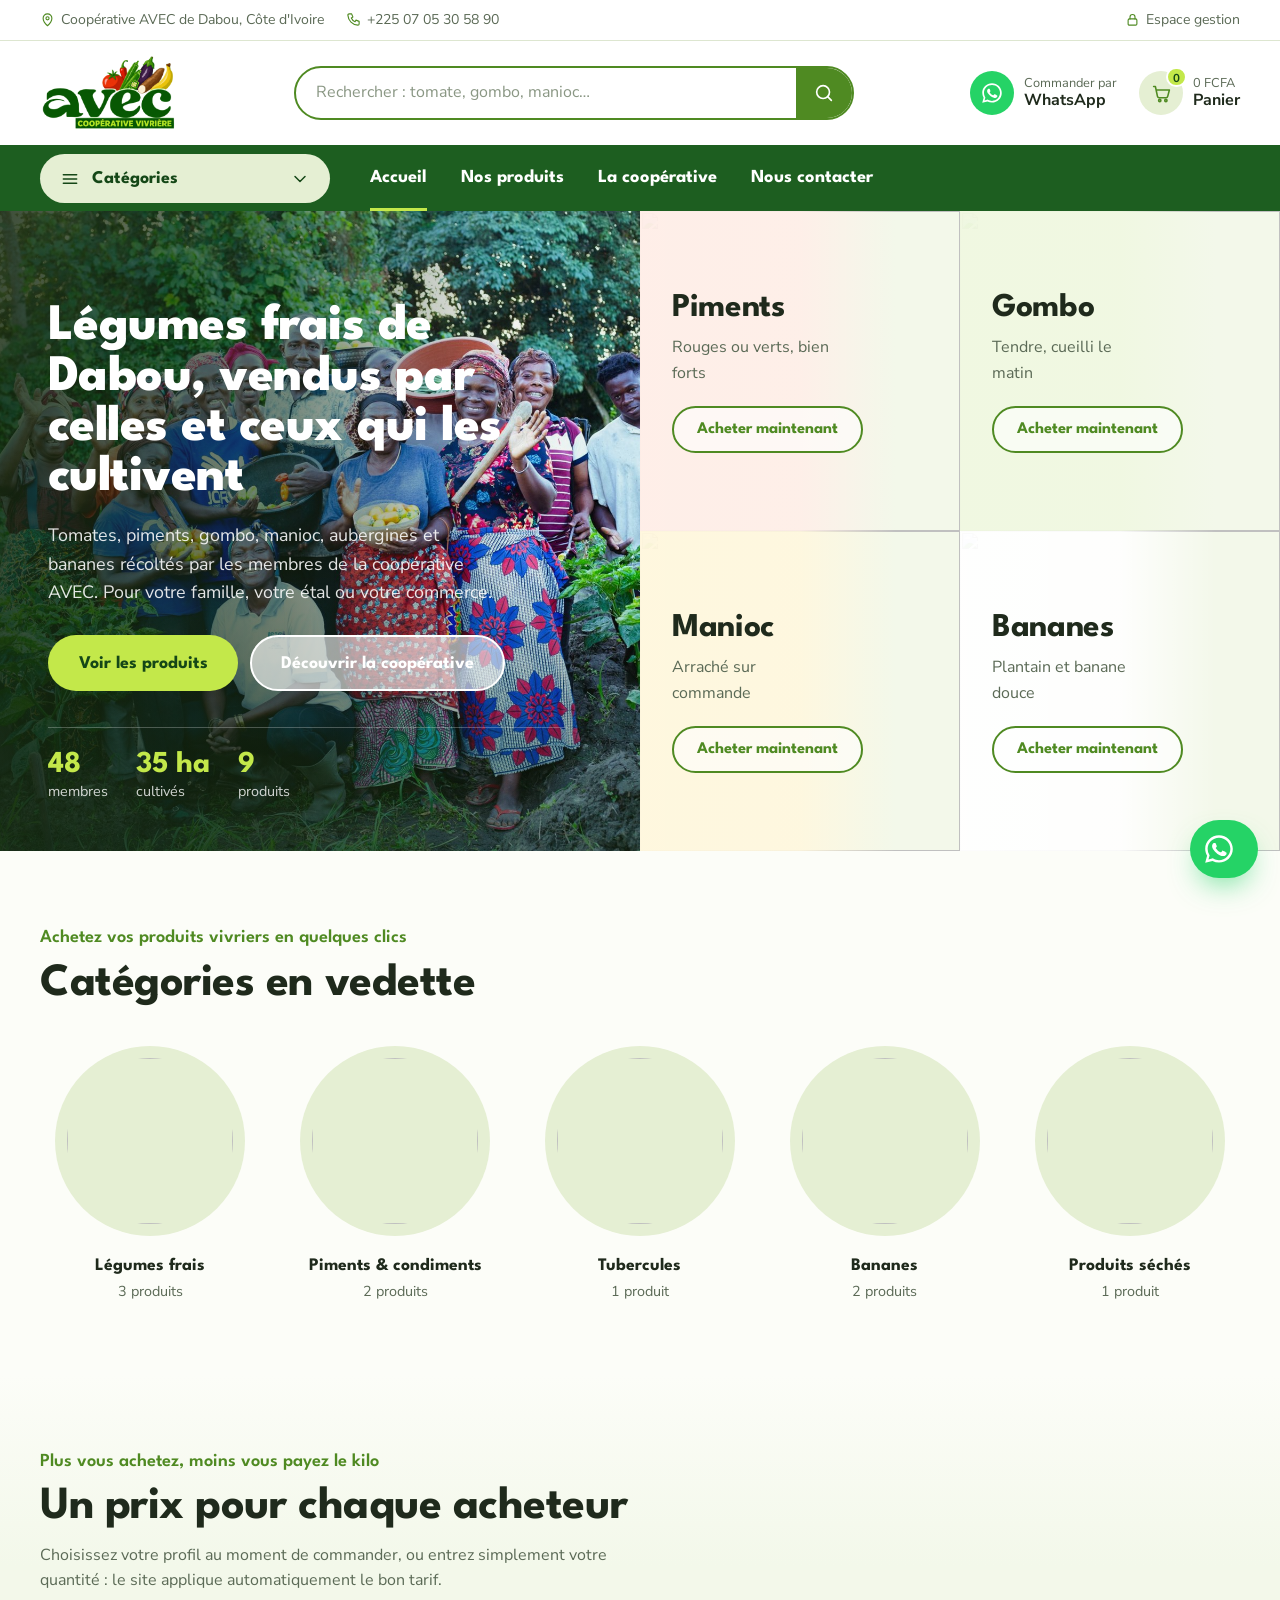
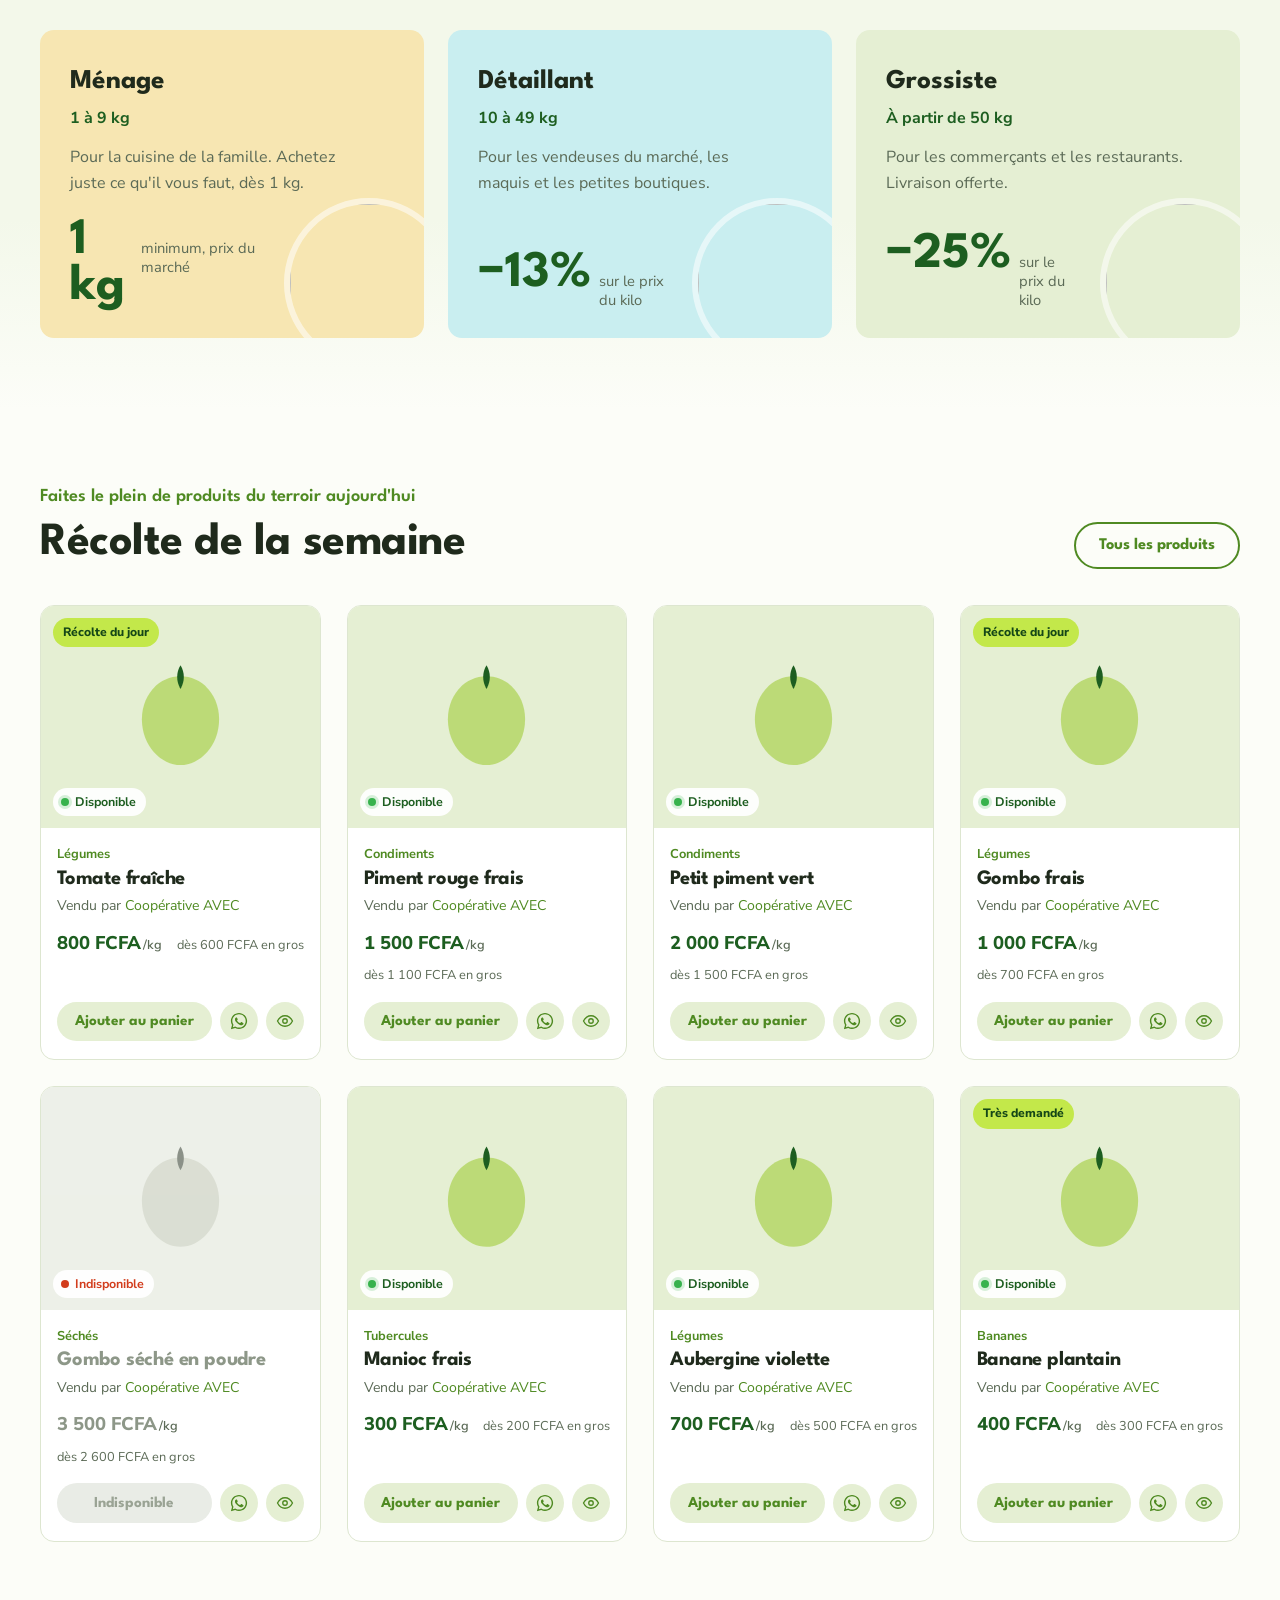
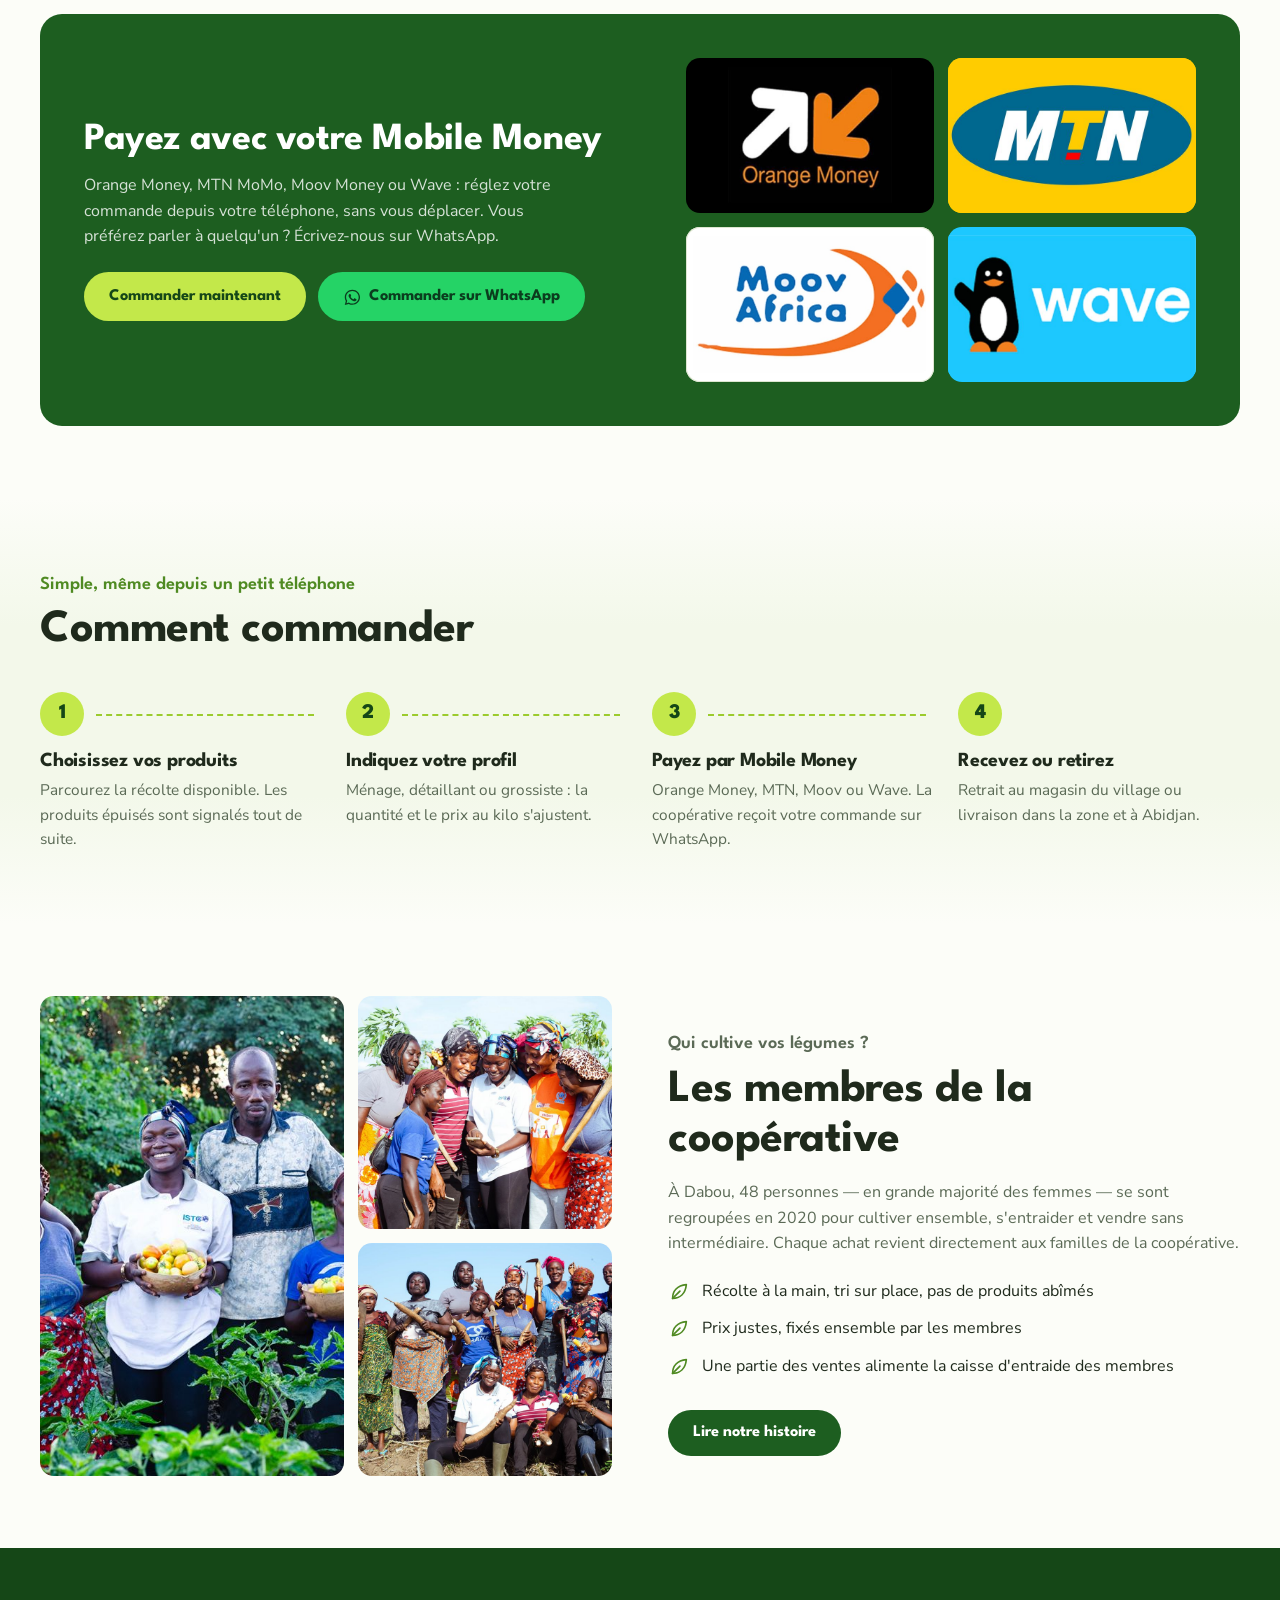
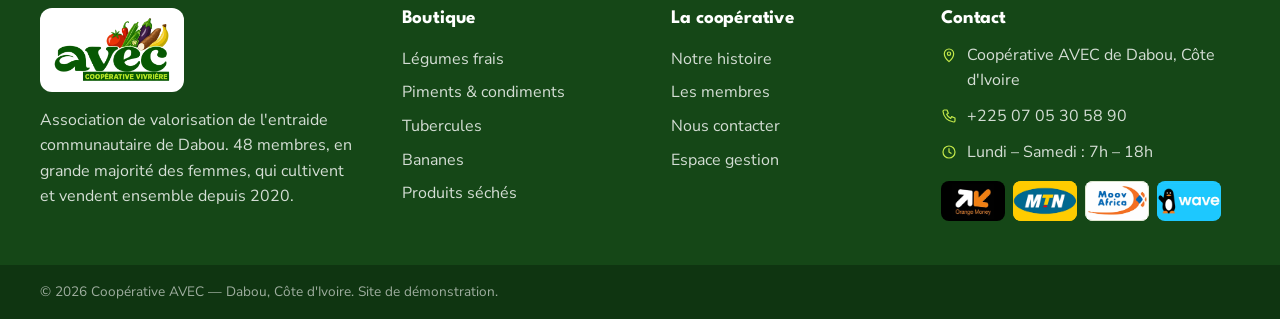
==== commit 8abed3bd: "Vraies photos de la coopérative et informations réelles - 11 photos de la coopérative (redimensionné" ====
--- a/index.html
+++ b/index.html
@@ -4,7 +4,7 @@
   <meta charset="utf-8">
   <meta name="viewport" content="width=device-width, initial-scale=1">
   <title>Coopérative AVEC — Produits vivriers du village</title>
-  <meta name="description" content="Tomates, piments, gombo, manioc, aubergines et bananes vendus directement par les productrices de la Coopérative AVEC. Commande en ligne, paiement Mobile Money.">
+  <meta name="description" content="Tomates, piments, gombo, manioc, aubergines et bananes vendus directement par les membres de la Coopérative AVEC de Dabou. Commande en ligne, paiement Mobile Money.">
   <link rel="icon" href="assets/img/logo.png">
   <link rel="preconnect" href="https://fonts.googleapis.com">
   <link rel="preconnect" href="https://fonts.gstatic.com" crossorigin>
@@ -20,8 +20,8 @@
       <div class="tile tile--big">
         <div class="tile__bg" id="hero-bg"></div>
         <div class="tile__txt">
-          <h1>Légumes frais du village, vendus par celles qui les cultivent</h1>
-          <p id="hero-lead">Tomates, piments, gombo, manioc, aubergines et bananes récoltés par les femmes de la coopérative. Pour votre famille, votre étal ou votre commerce.</p>
+          <h1>Légumes frais de Dabou, vendus par celles et ceux qui les cultivent</h1>
+          <p id="hero-lead">Tomates, piments, gombo, manioc, aubergines et bananes récoltés par les membres de la coopérative AVEC. Pour votre famille, votre étal ou votre commerce.</p>
           <div class="hero__cta">
             <a class="btn btn--lime btn--lg" href="produits.html">Voir les produits</a>
             <a class="btn btn--outline btn--lg" href="a-propos.html">Découvrir la coopérative</a>
@@ -114,7 +114,7 @@
         <div class="coop__photos" id="coop-photos"></div>
         <div class="coop__txt">
           <p class="head__kicker">Qui cultive vos légumes ?</p>
-          <h2 class="head__title" id="coop-title">Les femmes de la coopérative</h2>
+          <h2 class="head__title" id="coop-title">Les membres de la coopérative</h2>
           <p id="coop-lead"></p>
           <ul class="coop__list" id="coop-list"></ul>
           <a class="btn btn--primary" href="a-propos.html">Lire notre histoire</a>
@@ -133,10 +133,10 @@
       var A = window.AVEC, C = A.C, U = window.AVEC_UNSPLASH;
 
       document.getElementById("hero-bg").innerHTML =
-        '<img src="' + U("1734255026082-82fdc81991f0", 1600) + '" alt="" fetchpriority="high">';
+        '<img src="assets/img/femmes/hero.jpg" alt="Les productrices de la coopérative AVEC après la récolte" fetchpriority="high">';
 
       document.getElementById("hero-stats").innerHTML =
-        '<div><b>' + C.membres + '</b>productrices</div>' +
+        '<div><b>' + C.membres + '</b>membres</div>' +
         '<div><b>' + C.hectares + ' ha</b>cultivés</div>' +
         '<div><b>' + window.AVEC_PRODUITS.length + '</b>produits</div>';
 
@@ -189,16 +189,16 @@
       waStrip.innerHTML = A.I.wa + " Commander sur WhatsApp";
 
       var F = window.AVEC_FEMMES;
-      document.getElementById("coop-photos").innerHTML = [0, 2, 1].map(function (i) {
-        return A.img(F[i].photoLocale, "femmes", F[i].photo, F[i].role);
+      document.getElementById("coop-photos").innerHTML = [0, 4, 5].map(function (i) {
+        return A.img(F[i].photoLocale, "femmes", F[i].photo, F[i].legende);
       }).join("");
       document.getElementById("coop-lead").textContent =
-        "À " + C.village + ", " + C.membres + " femmes se sont regroupées en " + C.creation +
-        " pour cultiver ensemble, épargner ensemble et vendre sans intermédiaire. Chaque achat revient directement aux familles du village.";
+        "À " + C.village + ", " + C.membres + " personnes — en grande majorité des femmes — se sont regroupées en " + C.creation +
+        " pour cultiver ensemble, s'entraider et vendre sans intermédiaire. Chaque achat revient directement aux familles de la coopérative.";
       document.getElementById("coop-list").innerHTML = [
         "Récolte à la main, tri sur place, pas de produits abîmés",
         "Prix justes, fixés ensemble par les membres",
-        "Une partie des ventes finance l'école et le centre de santé du village"
+        "Une partie des ventes alimente la caisse d'entraide des membres"
       ].map(function (t) { return "<li>" + A.I.leaf + "<span>" + t + "</span></li>"; }).join("");
     })();
   </script>
--- a/assets/css/style.css
+++ b/assets/css/style.css
@@ -512,9 +512,8 @@
 .woman figcaption { padding: 14px 4px 0; }
 .woman figcaption b { font-family: var(--titre); font-size: 1.25rem; display: block; }
 .woman figcaption span { color: var(--feuille); font-weight: 700; }
-.gallery { display: grid; grid-template-columns: repeat(4, 1fr); grid-auto-rows: 200px; gap: 14px; }
-.gallery img { width: 100%; height: 100%; object-fit: cover; border-radius: var(--r-md); }
-.gallery img:nth-child(1) { grid-column: span 2; grid-row: span 2; }
+.gallery { display: grid; grid-template-columns: repeat(3, 1fr); gap: 16px; }
+.gallery img { width: 100%; aspect-ratio: 4 / 3; object-fit: cover; border-radius: var(--r-md); }
 .tip { margin-top: 18px; font-size: .9rem; color: var(--gris); display: flex; gap: 8px; align-items: center; }
 .tip svg { color: var(--feuille); }
 
@@ -626,7 +625,7 @@
   .chips { flex-direction: row; flex-wrap: wrap; }
   .figures { grid-template-columns: 1fr 1fr; }
   .women { grid-template-columns: 1fr 1fr; }
-  .gallery { grid-template-columns: 1fr 1fr; grid-auto-rows: 160px; }
+  .gallery { grid-template-columns: 1fr 1fr; }
   .receipt__meta { grid-template-columns: 1fr; }
 }
 @media (max-width: 640px) {
